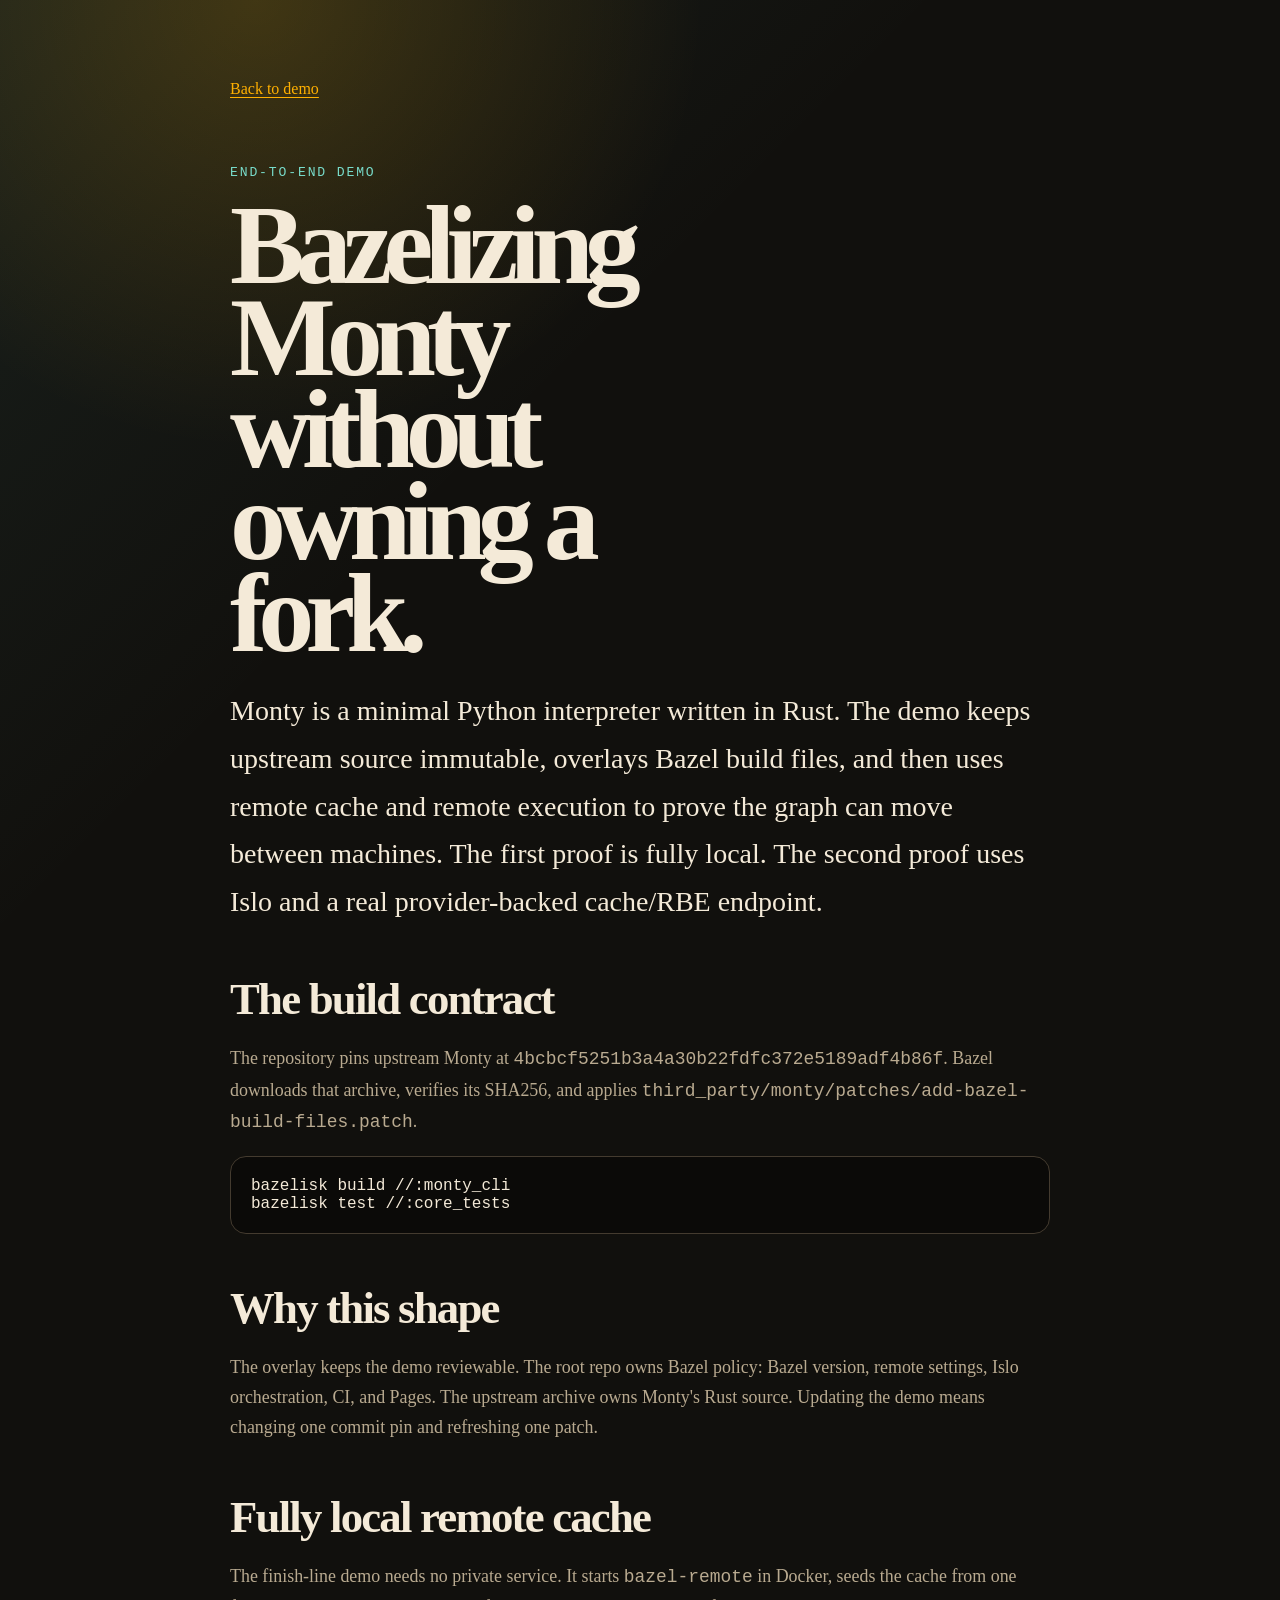
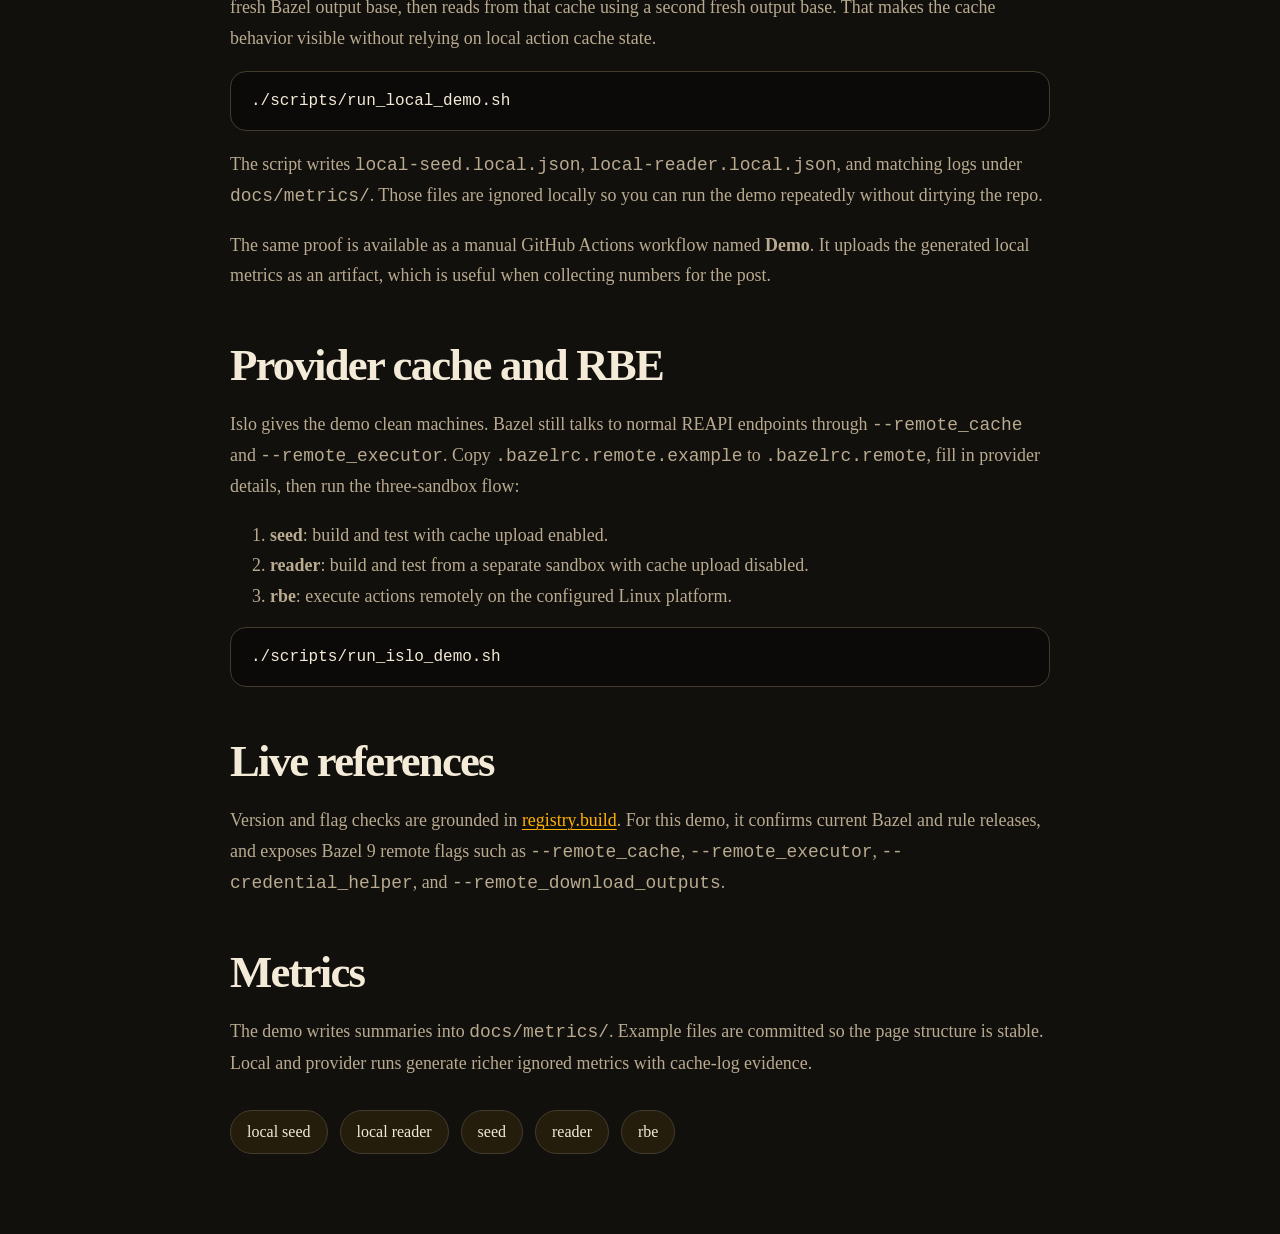
==== docs/blog/bazel-monty.html @ 0606a1f9 "Add runnable remote cache demo Provide a no-secrets local bazel-remote flow with metrics, document t" ====
<!doctype html>
<html lang="en">
  <head>
    <meta charset="utf-8" />
    <meta name="viewport" content="width=device-width, initial-scale=1" />
    <title>Bazel Monty: Remote Builds For A Rust Python Interpreter</title>
    <link rel="stylesheet" href="../style.css" />
  </head>
  <body>
    <main class="article">
      <nav><a href="../index.html">Back to demo</a></nav>
      <p class="kicker">End-to-end demo</p>
      <h1>Bazelizing Monty without owning a fork.</h1>
      <p class="lede">
        Monty is a minimal Python interpreter written in Rust. The demo keeps
        upstream source immutable, overlays Bazel build files, and then uses
        remote cache and remote execution to prove the graph can move between
        machines. The first proof is fully local. The second proof uses Islo and
        a real provider-backed cache/RBE endpoint.
      </p>

      <h2>The build contract</h2>
      <p>
        The repository pins upstream Monty at
        <code>4bcbcf5251b3a4a30b22fdfc372e5189adf4b86f</code>. Bazel downloads
        that archive, verifies its SHA256, and applies
        <code>third_party/monty/patches/add-bazel-build-files.patch</code>.
      </p>
      <pre><code>bazelisk build //:monty_cli
bazelisk test //:core_tests</code></pre>

      <h2>Why this shape</h2>
      <p>
        The overlay keeps the demo reviewable. The root repo owns Bazel policy:
        Bazel version, remote settings, Islo orchestration, CI, and Pages. The
        upstream archive owns Monty's Rust source. Updating the demo means
        changing one commit pin and refreshing one patch.
      </p>

      <h2>Fully local remote cache</h2>
      <p>
        The finish-line demo needs no private service. It starts
        <code>bazel-remote</code> in Docker, seeds the cache from one fresh Bazel
        output base, then reads from that cache using a second fresh output base.
        That makes the cache behavior visible without relying on local action
        cache state.
      </p>
      <pre><code>./scripts/run_local_demo.sh</code></pre>
      <p>
        The script writes <code>local-seed.local.json</code>,
        <code>local-reader.local.json</code>, and matching logs under
        <code>docs/metrics/</code>. Those files are ignored locally so you can
        run the demo repeatedly without dirtying the repo.
      </p>
      <p>
        The same proof is available as a manual GitHub Actions workflow named
        <strong>Demo</strong>. It uploads the generated local metrics as an
        artifact, which is useful when collecting numbers for the post.
      </p>

      <h2>Provider cache and RBE</h2>
      <p>
        Islo gives the demo clean machines. Bazel still talks to normal REAPI
        endpoints through <code>--remote_cache</code> and
        <code>--remote_executor</code>. Copy
        <code>.bazelrc.remote.example</code> to <code>.bazelrc.remote</code>,
        fill in provider details, then run the three-sandbox flow:
      </p>
      <ol>
        <li><strong>seed</strong>: build and test with cache upload enabled.</li>
        <li><strong>reader</strong>: build and test from a separate sandbox with cache upload disabled.</li>
        <li><strong>rbe</strong>: execute actions remotely on the configured Linux platform.</li>
      </ol>
      <pre><code>./scripts/run_islo_demo.sh</code></pre>

      <h2>Live references</h2>
      <p>
        Version and flag checks are grounded in
        <a href="https://registry.build/">registry.build</a>. For this demo, it
        confirms current Bazel and rule releases, and exposes Bazel 9 remote
        flags such as <code>--remote_cache</code>,
        <code>--remote_executor</code>, <code>--credential_helper</code>, and
        <code>--remote_download_outputs</code>.
      </p>

      <h2>Metrics</h2>
      <p>
        The demo writes summaries into <code>docs/metrics/</code>. Example files
        are committed so the page structure is stable. Local and provider runs
        generate richer ignored metrics with cache-log evidence.
      </p>
      <div class="metric-links">
        <a href="../metrics/local-seed.example.json">local seed</a>
        <a href="../metrics/local-reader.example.json">local reader</a>
        <a href="../metrics/seed.example.json">seed</a>
        <a href="../metrics/reader.example.json">reader</a>
        <a href="../metrics/rbe.example.json">rbe</a>
      </div>
    </main>
  </body>
</html>
---- docs/style.css ----
:root {
  color-scheme: dark;
  --bg: #11100d;
  --panel: #1c1a16;
  --ink: #f4ead8;
  --muted: #b9aa90;
  --line: #443b2f;
  --accent: #ffb000;
  --accent-2: #78dcca;
}

* {
  box-sizing: border-box;
}

body {
  margin: 0;
  min-height: 100vh;
  background:
    radial-gradient(circle at 20% 0%, rgba(255, 176, 0, 0.18), transparent 28rem),
    linear-gradient(135deg, rgba(120, 220, 202, 0.08), transparent 42rem),
    var(--bg);
  color: var(--ink);
  font-family: ui-serif, Georgia, Cambria, "Times New Roman", serif;
}

a {
  color: var(--accent);
  text-decoration-thickness: 0.08em;
  text-underline-offset: 0.18em;
}

code,
pre {
  font-family: "SFMono-Regular", Consolas, "Liberation Mono", monospace;
}

pre {
  overflow-x: auto;
  padding: 1.25rem;
  border: 1px solid var(--line);
  border-radius: 1rem;
  background: #0b0a08;
}

.shell,
.article {
  width: min(1120px, calc(100% - 2rem));
  margin: 0 auto;
  padding: 5rem 0;
}

.article {
  width: min(820px, calc(100% - 2rem));
}

.hero {
  min-height: 62vh;
  display: grid;
  align-content: center;
  border-bottom: 1px solid var(--line);
}

.kicker {
  margin: 0 0 1rem;
  color: var(--accent-2);
  font-family: "SFMono-Regular", Consolas, "Liberation Mono", monospace;
  font-size: 0.82rem;
  letter-spacing: 0.14em;
  text-transform: uppercase;
}

h1 {
  max-width: 12ch;
  margin: 0;
  font-size: clamp(4rem, 14vw, 10rem);
  line-height: 0.82;
  letter-spacing: -0.08em;
}

.article h1 {
  max-width: 10ch;
  font-size: clamp(3.5rem, 10vw, 7rem);
}

h2 {
  margin: 0 0 0.75rem;
  font-size: clamp(1.7rem, 4vw, 2.8rem);
  letter-spacing: -0.04em;
}

p,
li {
  color: var(--muted);
  font-size: 1.12rem;
  line-height: 1.7;
}

.lede {
  max-width: 68ch;
  color: var(--ink);
  font-size: clamp(1.25rem, 2.5vw, 1.75rem);
}

.actions,
.metric-links {
  display: flex;
  flex-wrap: wrap;
  gap: 0.75rem;
  margin-top: 2rem;
}

.actions a,
.metric-links a {
  padding: 0.75rem 1rem;
  border: 1px solid var(--line);
  border-radius: 999px;
  background: rgba(255, 176, 0, 0.08);
  color: var(--ink);
  text-decoration: none;
}

.panel {
  margin: 2rem 0;
  padding: 2rem;
  border: 1px solid var(--line);
  border-radius: 1.5rem;
  background: color-mix(in srgb, var(--panel) 82%, transparent);
}

.grid {
  display: grid;
  grid-template-columns: repeat(3, minmax(0, 1fr));
  gap: 1rem;
}

.number {
  display: block;
  margin-bottom: 2rem;
  color: var(--accent);
  font-family: "SFMono-Regular", Consolas, "Liberation Mono", monospace;
}

nav {
  margin-bottom: 4rem;
}

.article h2 {
  margin-top: 3rem;
}

@media (max-width: 760px) {
  .grid {
    grid-template-columns: 1fr;
  }
}
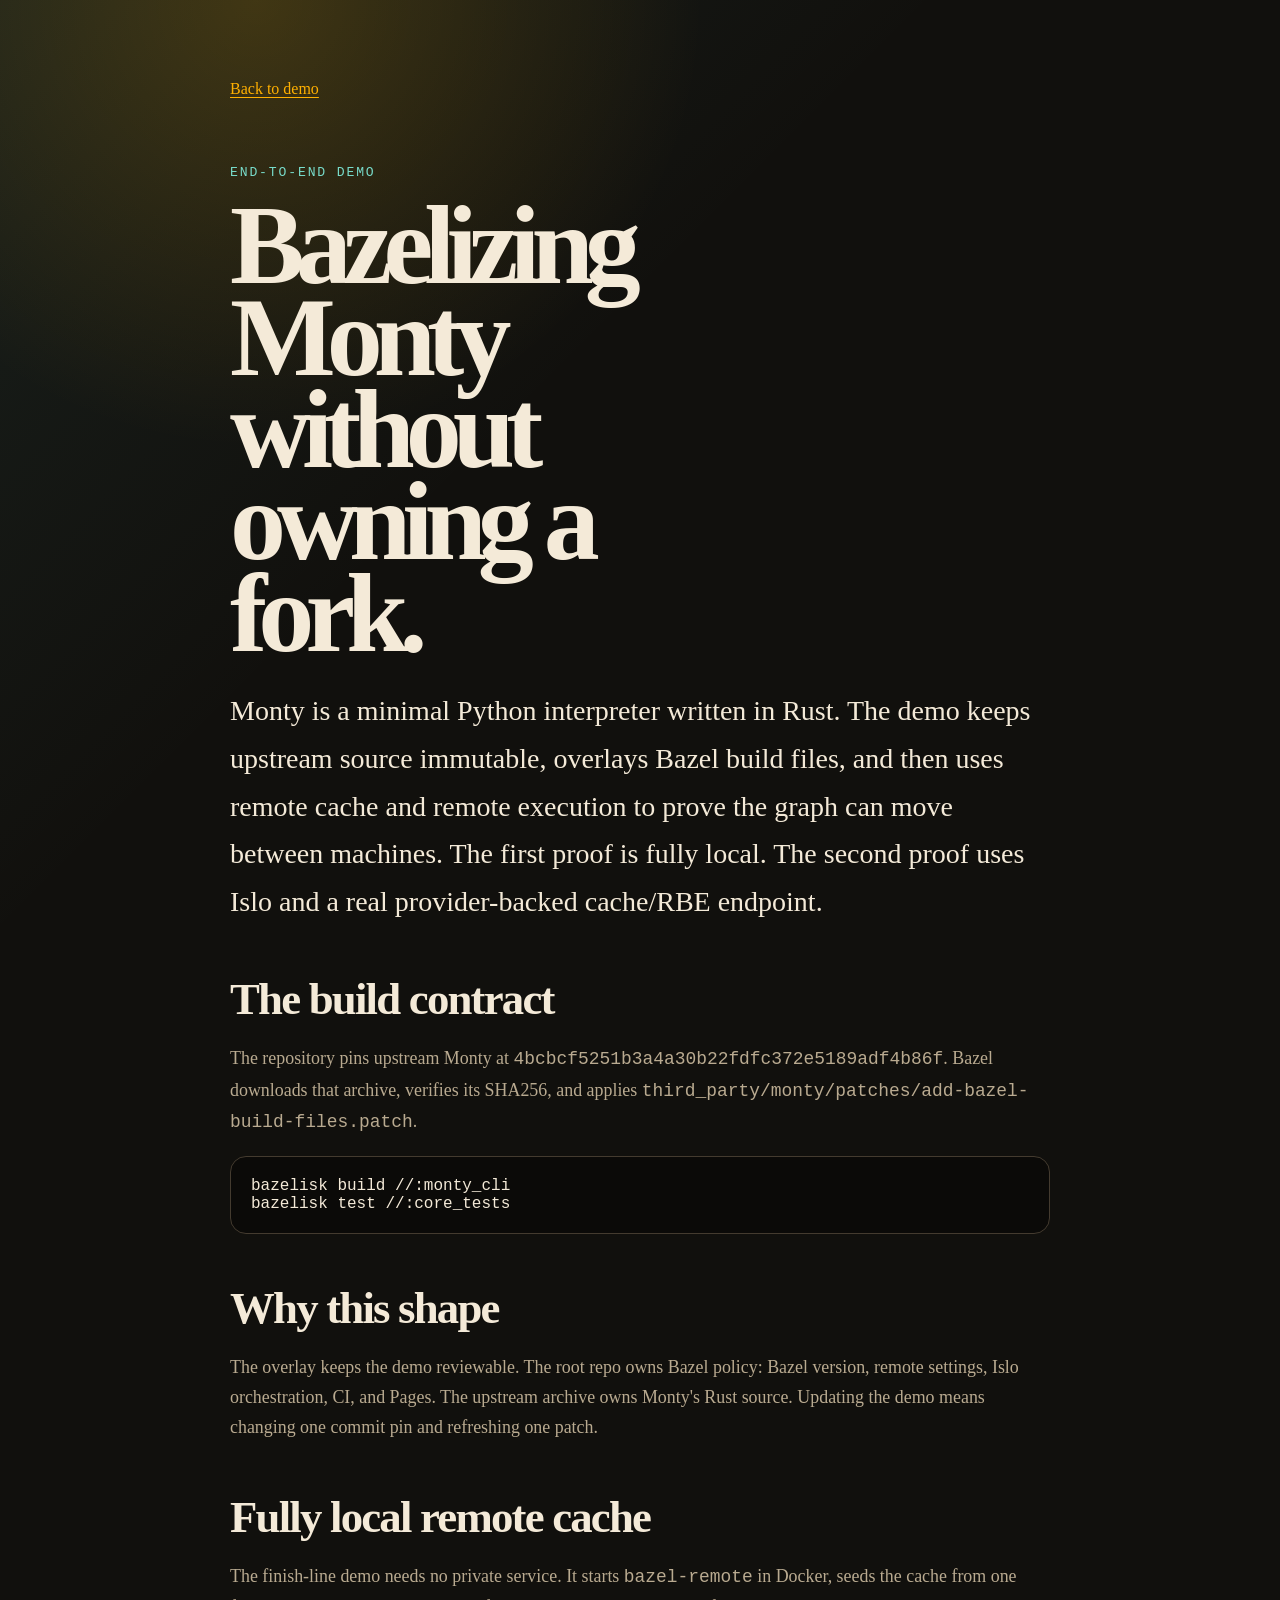
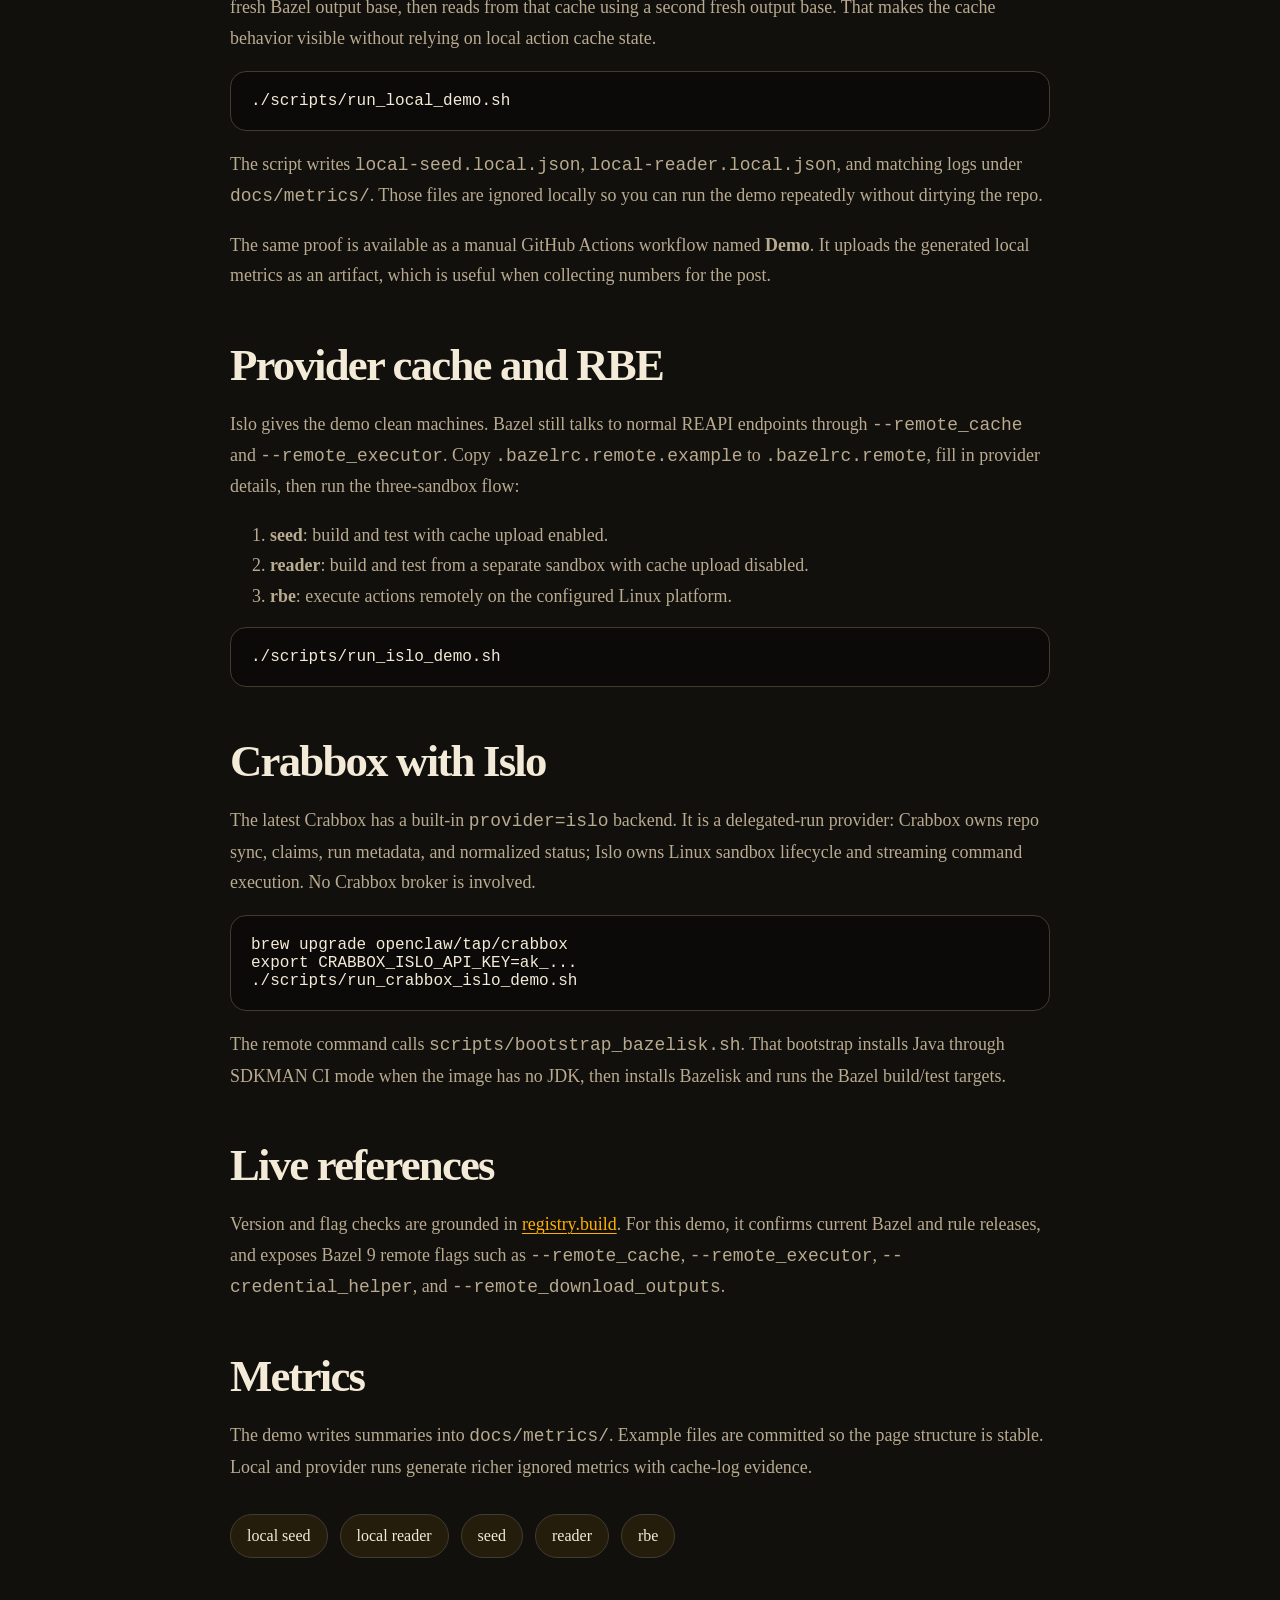
==== commit 211e6d4d: "Add Crabbox Islo demo path Wire latest Crabbox provider=islo flow, SDKMAN-backed Java bootstrap, and" ====
--- a/docs/blog/bazel-monty.html
+++ b/docs/blog/bazel-monty.html
@@ -73,6 +73,22 @@
       </ol>
       <pre><code>./scripts/run_islo_demo.sh</code></pre>
 
+      <h2>Crabbox with Islo</h2>
+      <p>
+        The latest Crabbox has a built-in <code>provider=islo</code> backend.
+        It is a delegated-run provider: Crabbox owns repo sync, claims, run
+        metadata, and normalized status; Islo owns Linux sandbox lifecycle and
+        streaming command execution. No Crabbox broker is involved.
+      </p>
+      <pre><code>brew upgrade openclaw/tap/crabbox
+export CRABBOX_ISLO_API_KEY=ak_...
+./scripts/run_crabbox_islo_demo.sh</code></pre>
+      <p>
+        The remote command calls <code>scripts/bootstrap_bazelisk.sh</code>.
+        That bootstrap installs Java through SDKMAN CI mode when the image has
+        no JDK, then installs Bazelisk and runs the Bazel build/test targets.
+      </p>
+
       <h2>Live references</h2>
       <p>
         Version and flag checks are grounded in
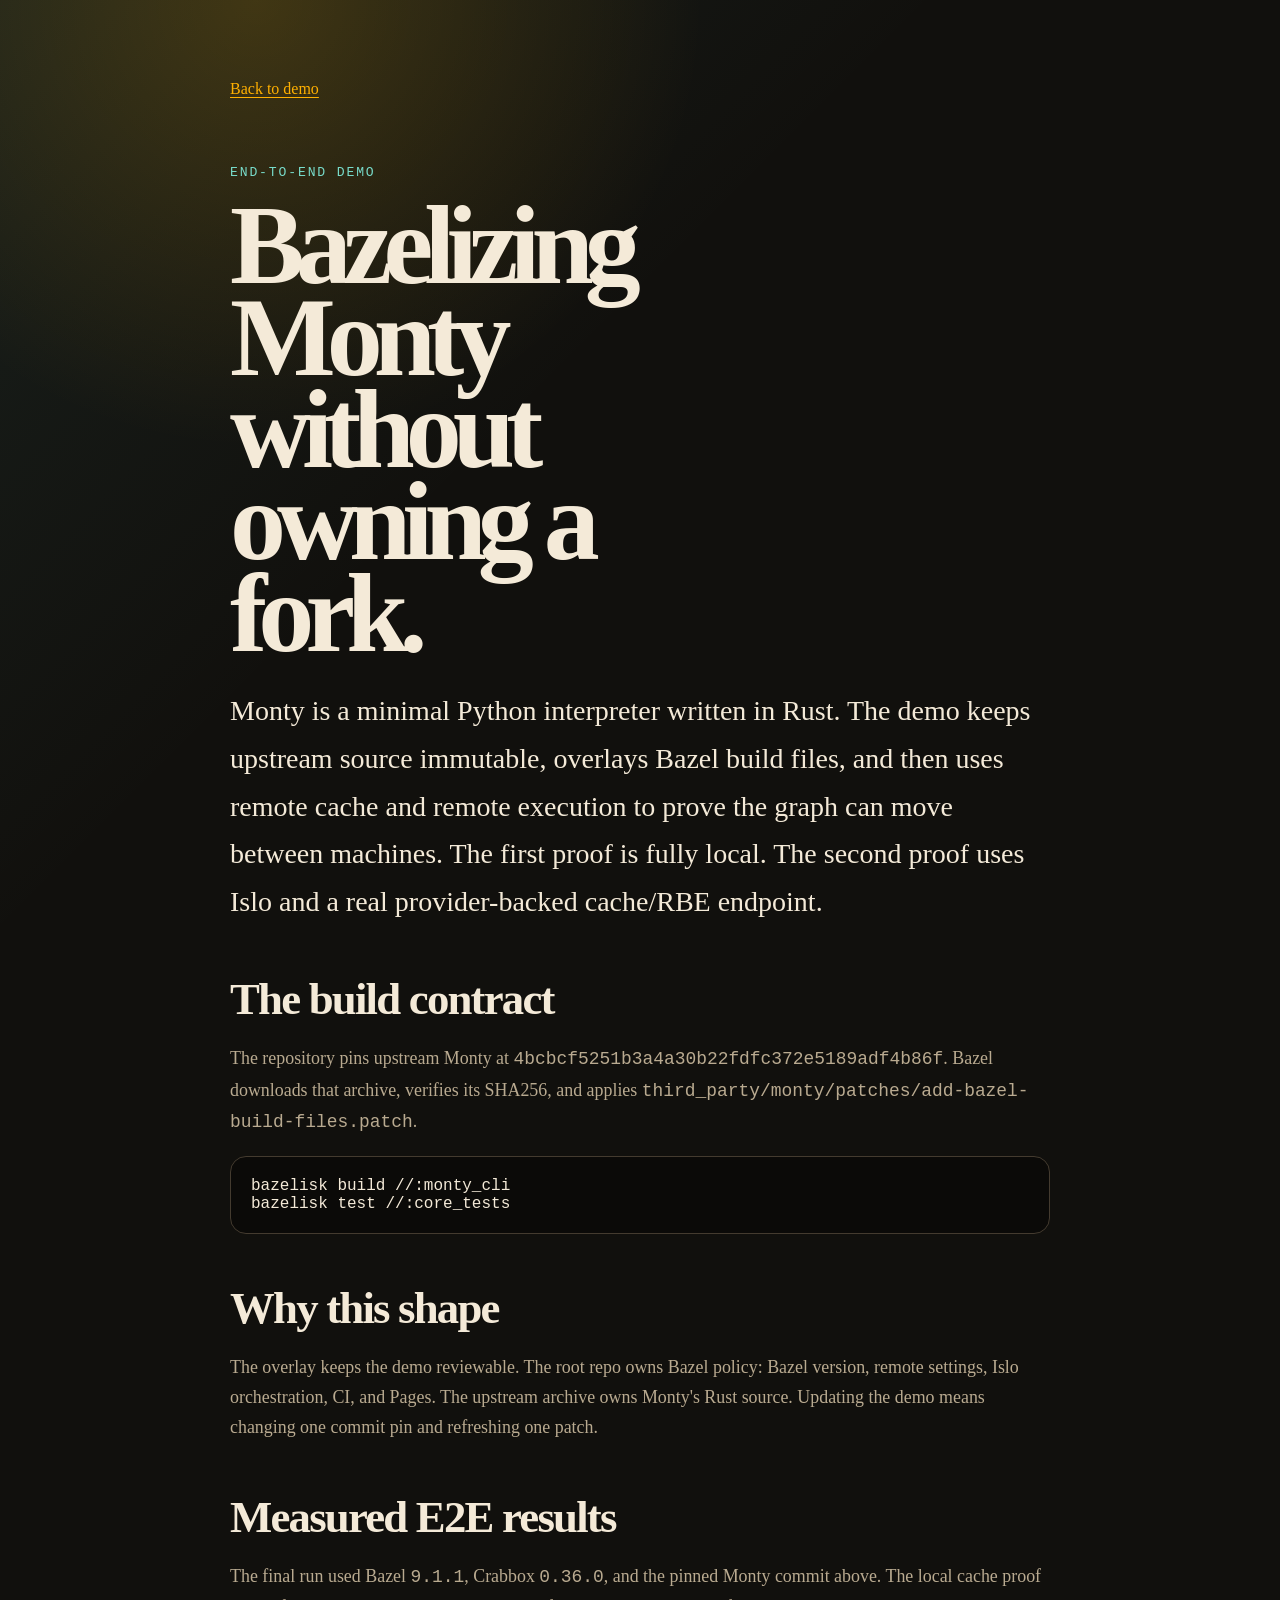
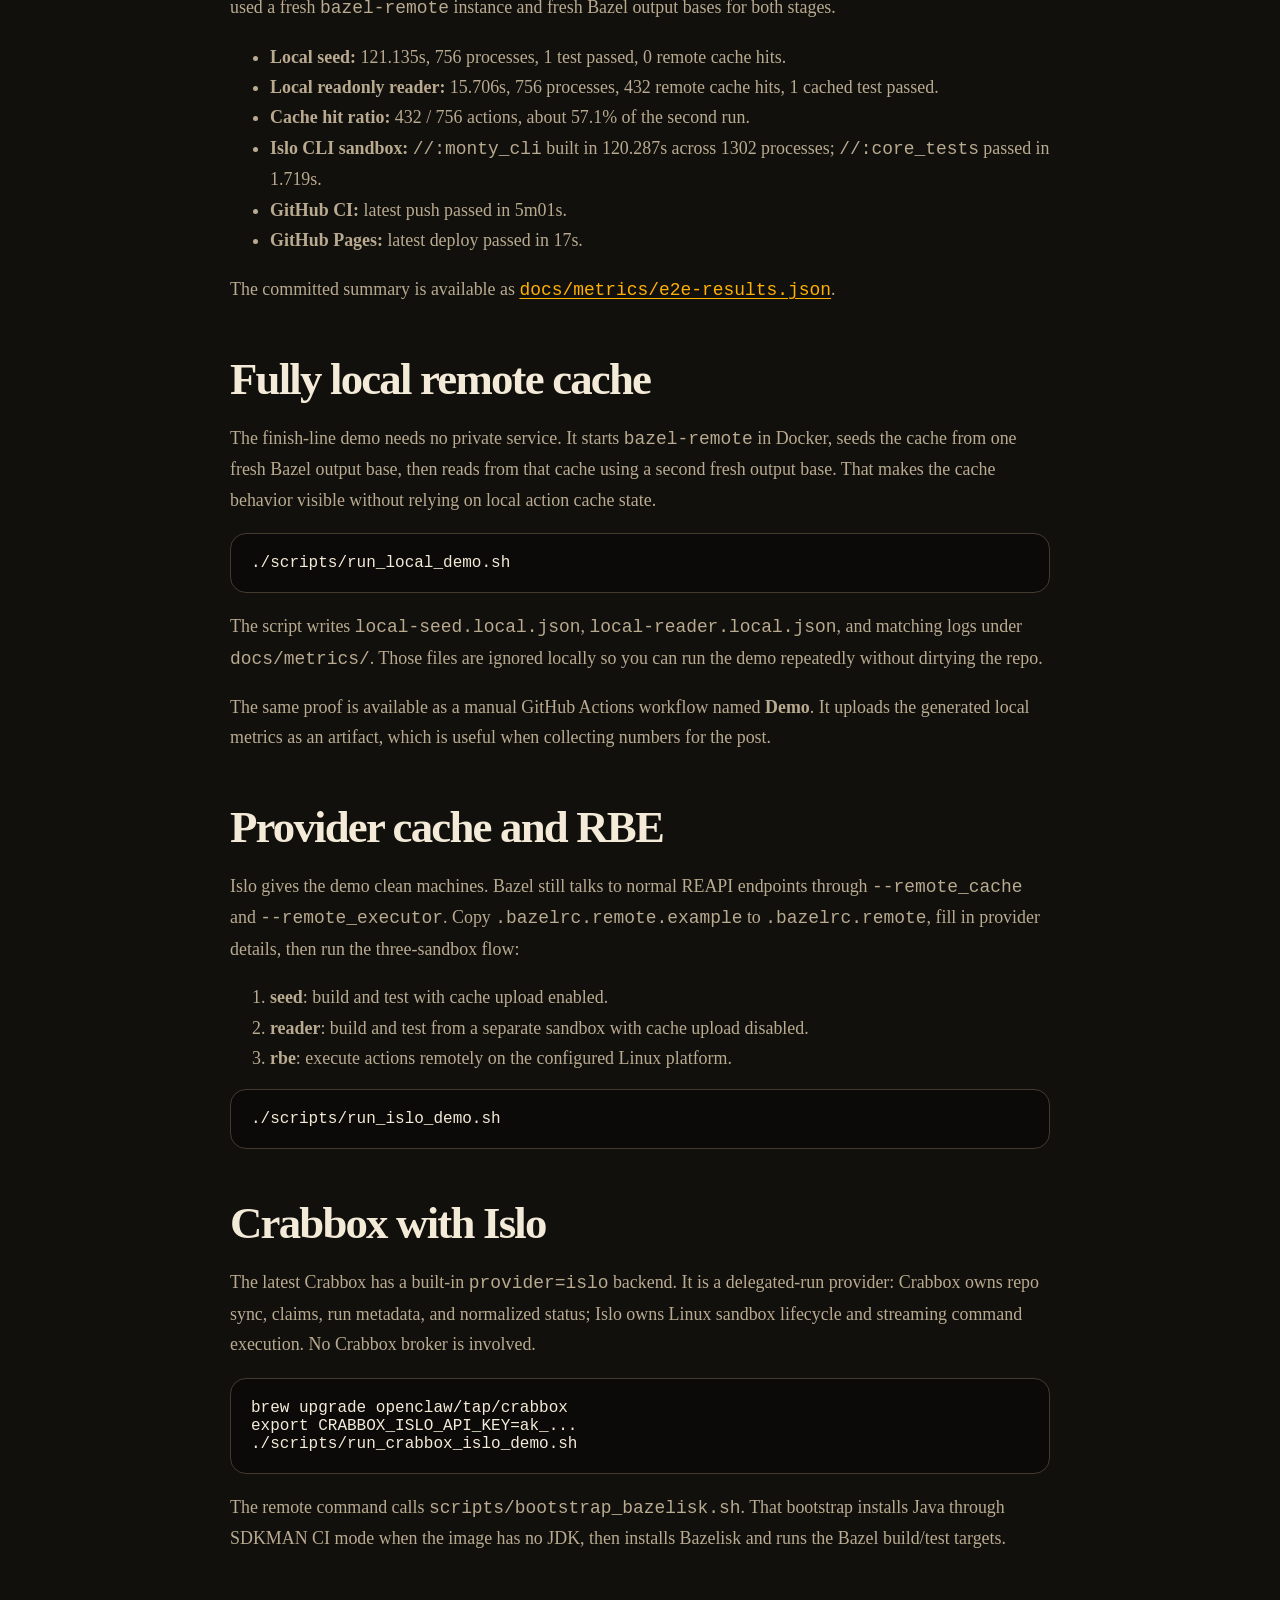
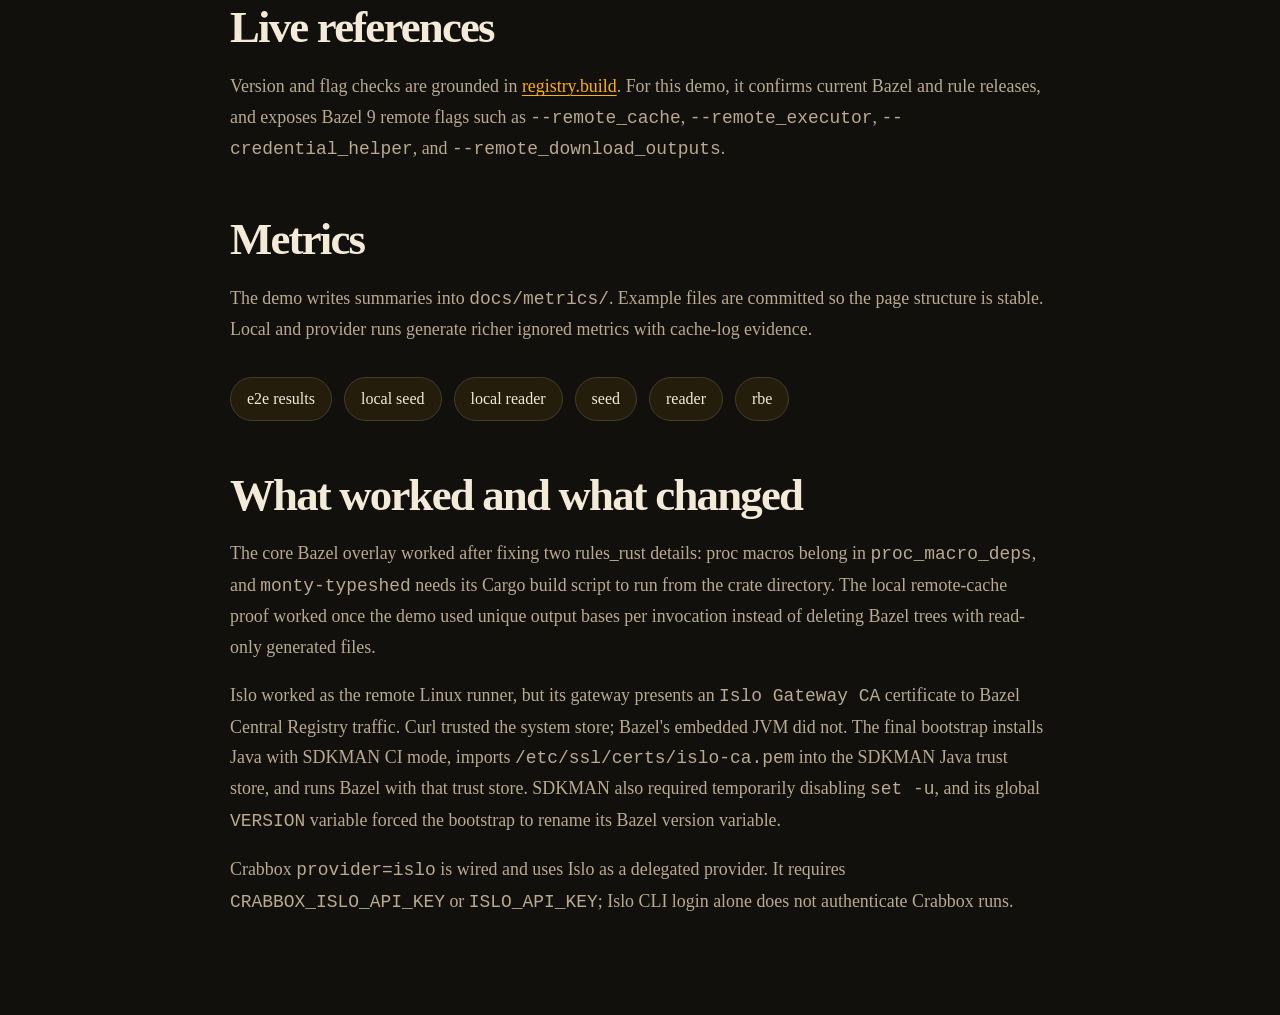
==== commit 7f6ab1e5: "Publish E2E demo results Document measured cache, Islo, CI, and Pages timings along with the fixes n" ====
--- a/docs/blog/bazel-monty.html
+++ b/docs/blog/bazel-monty.html
@@ -35,6 +35,26 @@
         Bazel version, remote settings, Islo orchestration, CI, and Pages. The
         upstream archive owns Monty's Rust source. Updating the demo means
         changing one commit pin and refreshing one patch.
+      </p>
+
+      <h2>Measured E2E results</h2>
+      <p>
+        The final run used Bazel <code>9.1.1</code>, Crabbox <code>0.36.0</code>,
+        and the pinned Monty commit above. The local cache proof used a fresh
+        <code>bazel-remote</code> instance and fresh Bazel output bases for both
+        stages.
+      </p>
+      <ul>
+        <li><strong>Local seed:</strong> 121.135s, 756 processes, 1 test passed, 0 remote cache hits.</li>
+        <li><strong>Local readonly reader:</strong> 15.706s, 756 processes, 432 remote cache hits, 1 cached test passed.</li>
+        <li><strong>Cache hit ratio:</strong> 432 / 756 actions, about 57.1% of the second run.</li>
+        <li><strong>Islo CLI sandbox:</strong> <code>//:monty_cli</code> built in 120.287s across 1302 processes; <code>//:core_tests</code> passed in 1.719s.</li>
+        <li><strong>GitHub CI:</strong> latest push passed in 5m01s.</li>
+        <li><strong>GitHub Pages:</strong> latest deploy passed in 17s.</li>
+      </ul>
+      <p>
+        The committed summary is available as
+        <a href="../metrics/e2e-results.json"><code>docs/metrics/e2e-results.json</code></a>.
       </p>
 
       <h2>Fully local remote cache</h2>
@@ -106,12 +126,39 @@
         generate richer ignored metrics with cache-log evidence.
       </p>
       <div class="metric-links">
+        <a href="../metrics/e2e-results.json">e2e results</a>
         <a href="../metrics/local-seed.example.json">local seed</a>
         <a href="../metrics/local-reader.example.json">local reader</a>
         <a href="../metrics/seed.example.json">seed</a>
         <a href="../metrics/reader.example.json">reader</a>
         <a href="../metrics/rbe.example.json">rbe</a>
       </div>
+
+      <h2>What worked and what changed</h2>
+      <p>
+        The core Bazel overlay worked after fixing two rules_rust details:
+        proc macros belong in <code>proc_macro_deps</code>, and
+        <code>monty-typeshed</code> needs its Cargo build script to run from the
+        crate directory. The local remote-cache proof worked once the demo used
+        unique output bases per invocation instead of deleting Bazel trees with
+        read-only generated files.
+      </p>
+      <p>
+        Islo worked as the remote Linux runner, but its gateway presents an
+        <code>Islo Gateway CA</code> certificate to Bazel Central Registry
+        traffic. Curl trusted the system store; Bazel's embedded JVM did not.
+        The final bootstrap installs Java with SDKMAN CI mode, imports
+        <code>/etc/ssl/certs/islo-ca.pem</code> into the SDKMAN Java trust store,
+        and runs Bazel with that trust store. SDKMAN also required temporarily
+        disabling <code>set -u</code>, and its global <code>VERSION</code>
+        variable forced the bootstrap to rename its Bazel version variable.
+      </p>
+      <p>
+        Crabbox <code>provider=islo</code> is wired and uses Islo as a delegated
+        provider. It requires <code>CRABBOX_ISLO_API_KEY</code> or
+        <code>ISLO_API_KEY</code>; Islo CLI login alone does not authenticate
+        Crabbox runs.
+      </p>
     </main>
   </body>
 </html>
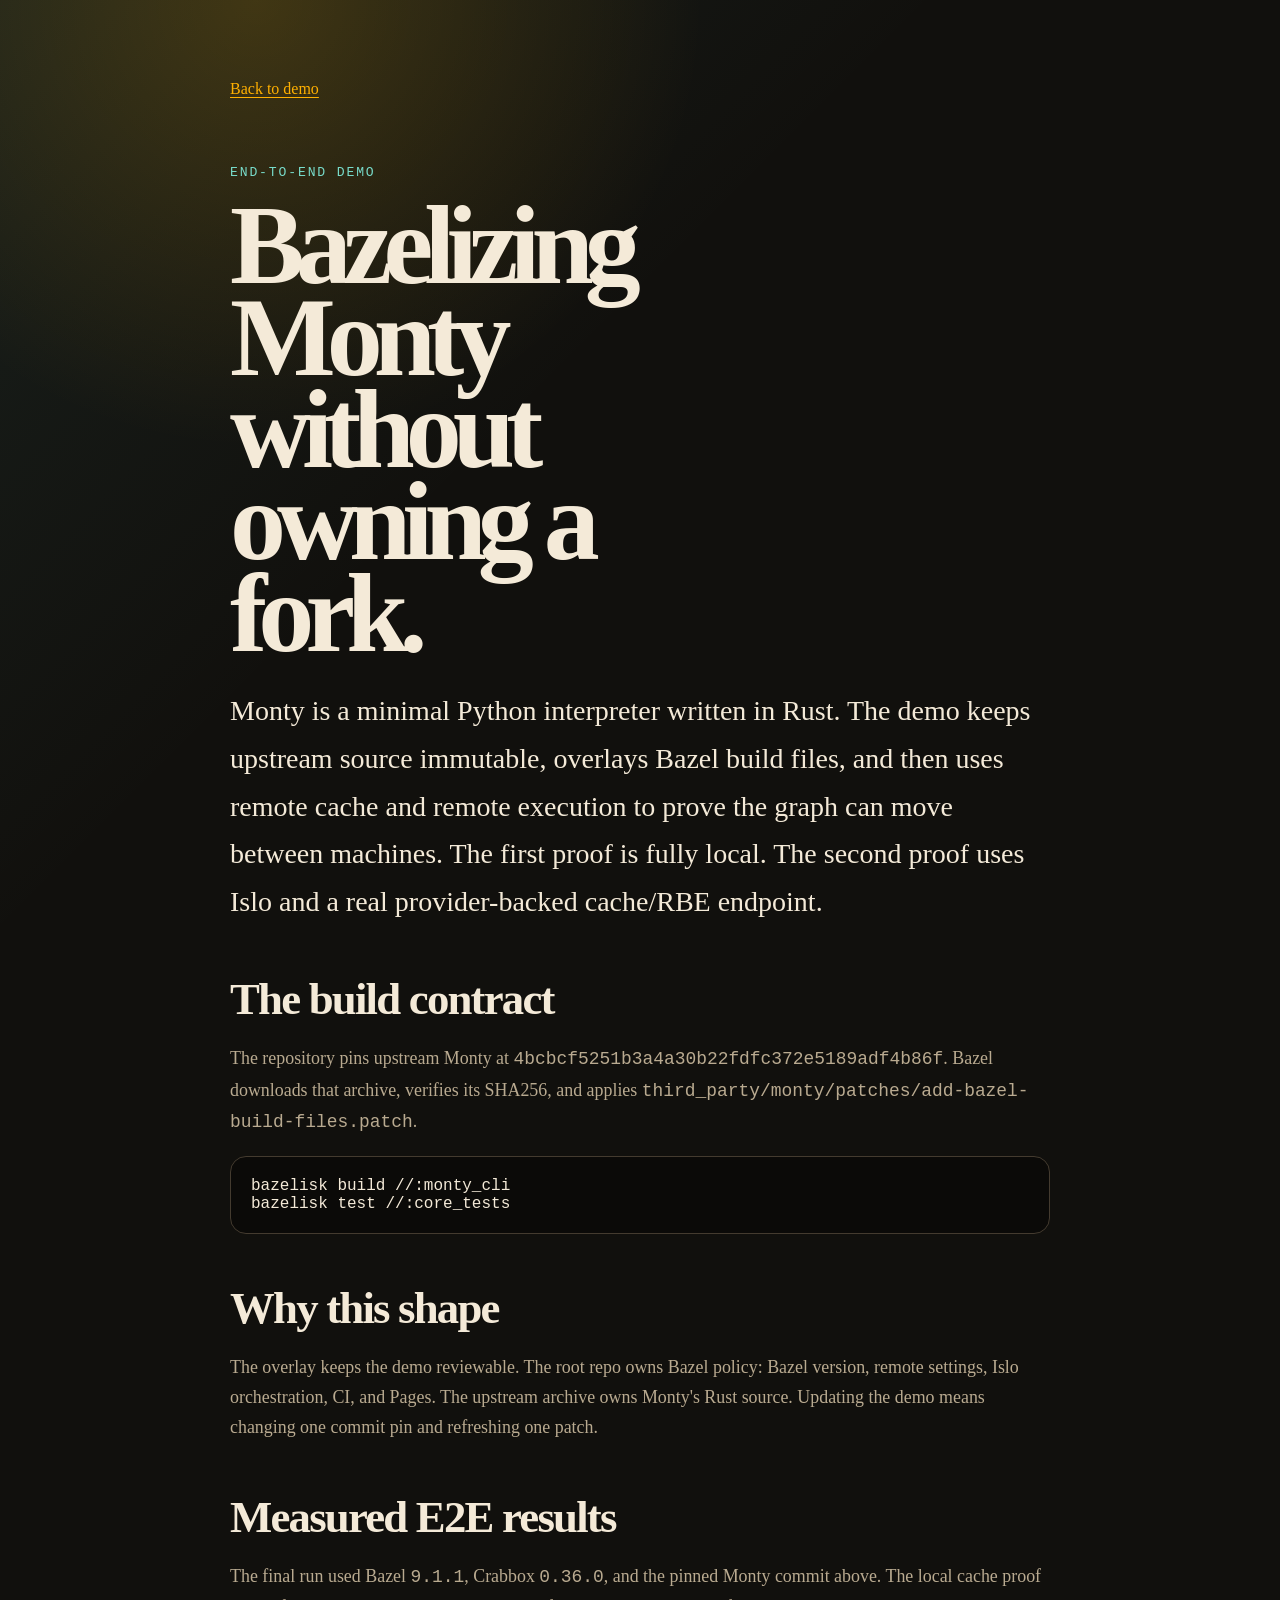
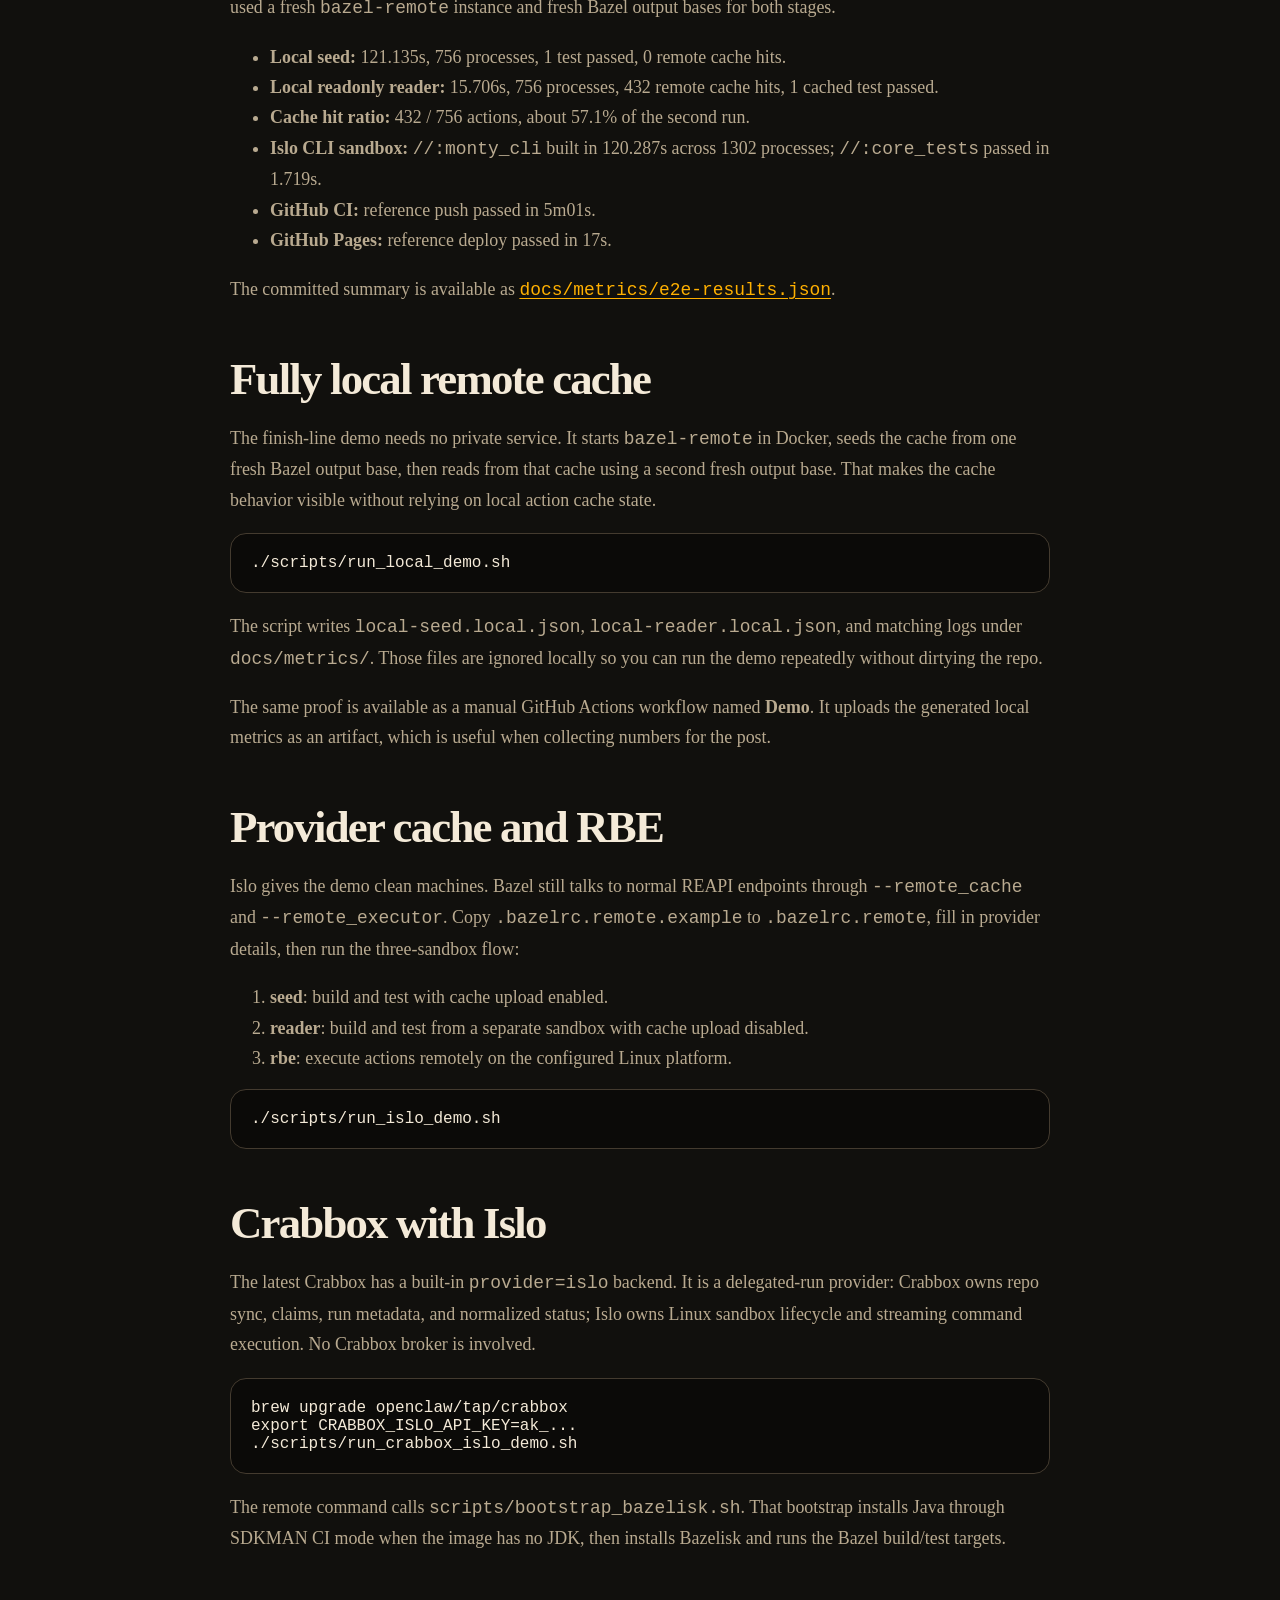
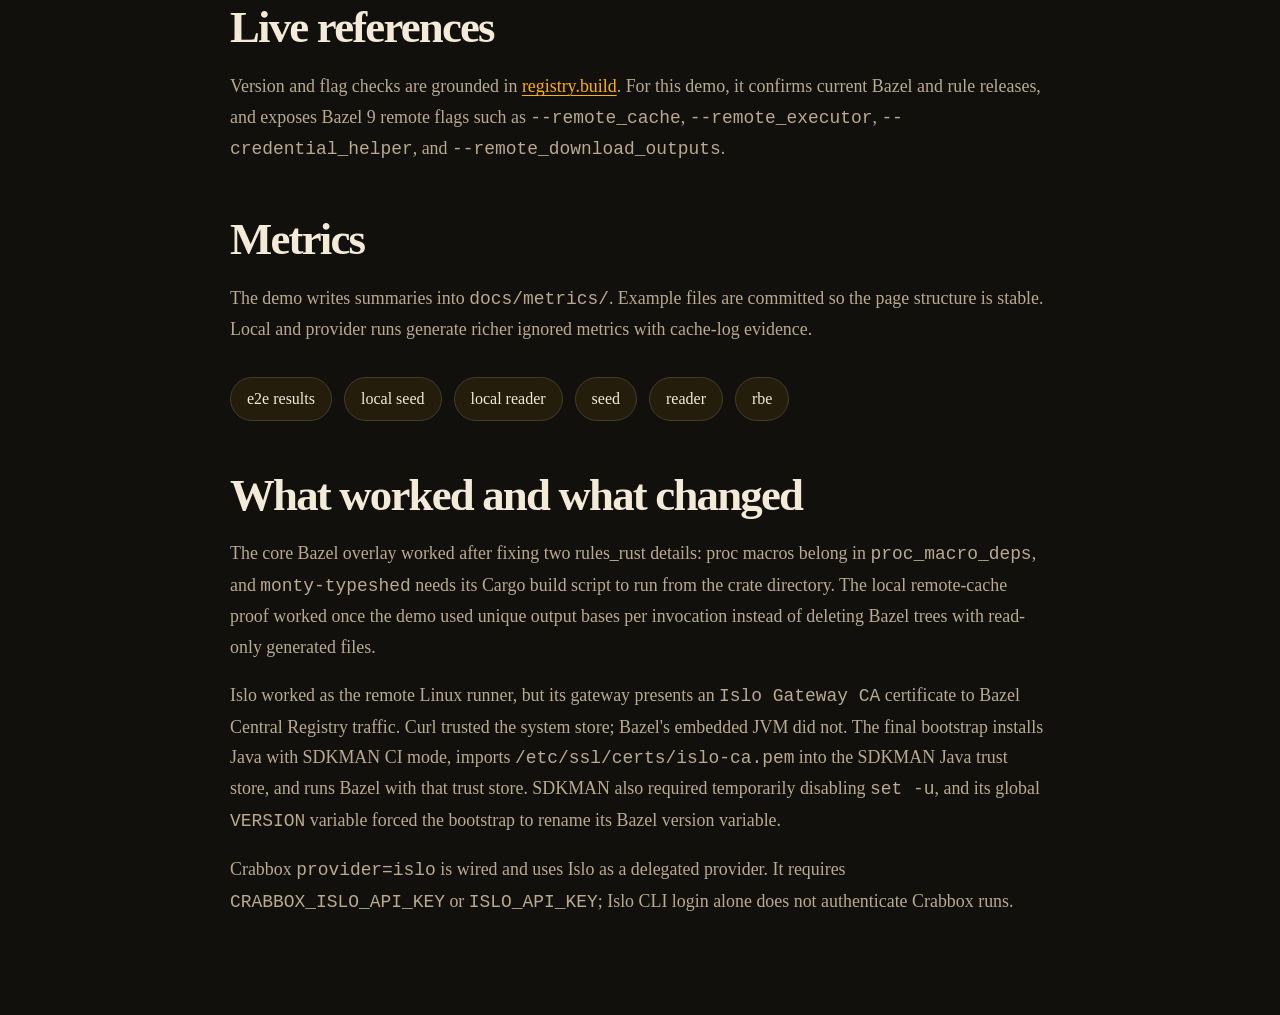
==== commit 9a2769c4: "Clarify reference E2E timings Label CI and Pages timings as reference measurements so the published " ====
--- a/docs/blog/bazel-monty.html
+++ b/docs/blog/bazel-monty.html
@@ -49,8 +49,8 @@
         <li><strong>Local readonly reader:</strong> 15.706s, 756 processes, 432 remote cache hits, 1 cached test passed.</li>
         <li><strong>Cache hit ratio:</strong> 432 / 756 actions, about 57.1% of the second run.</li>
         <li><strong>Islo CLI sandbox:</strong> <code>//:monty_cli</code> built in 120.287s across 1302 processes; <code>//:core_tests</code> passed in 1.719s.</li>
-        <li><strong>GitHub CI:</strong> latest push passed in 5m01s.</li>
-        <li><strong>GitHub Pages:</strong> latest deploy passed in 17s.</li>
+        <li><strong>GitHub CI:</strong> reference push passed in 5m01s.</li>
+        <li><strong>GitHub Pages:</strong> reference deploy passed in 17s.</li>
       </ul>
       <p>
         The committed summary is available as
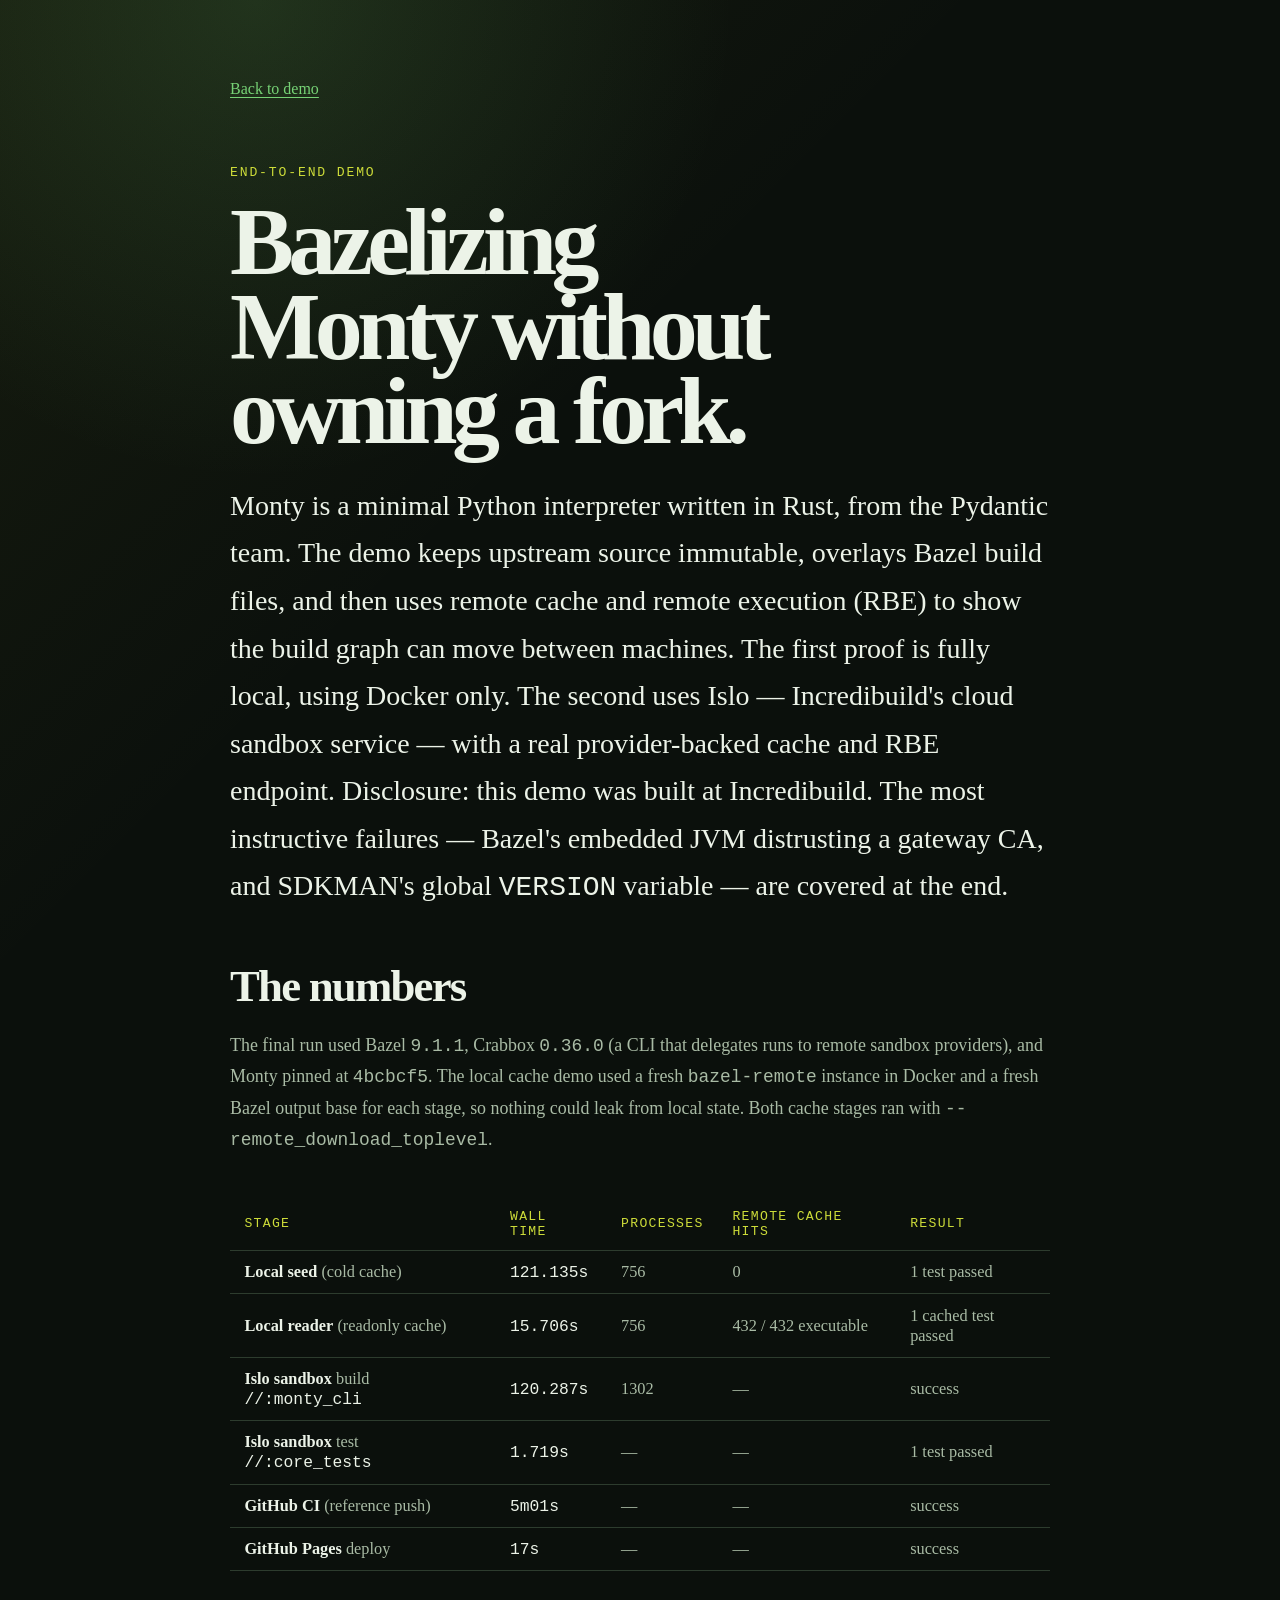
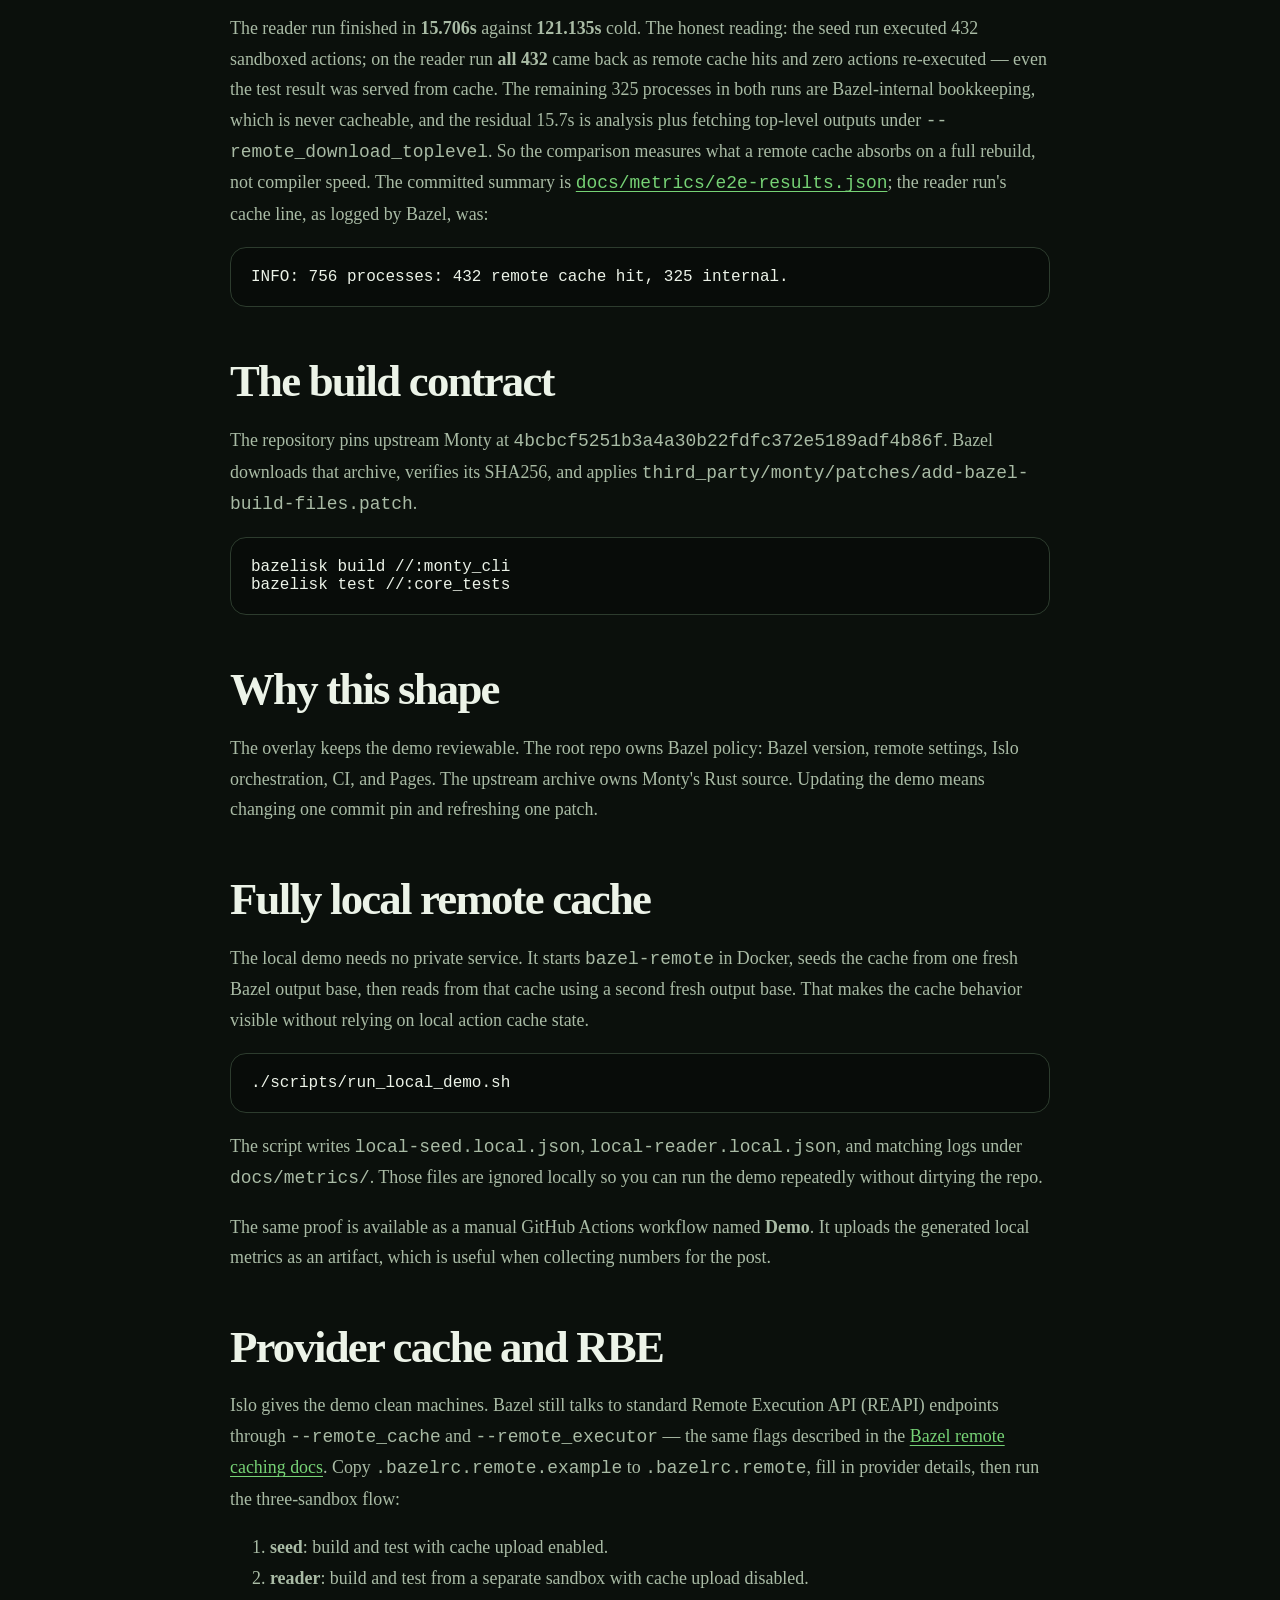
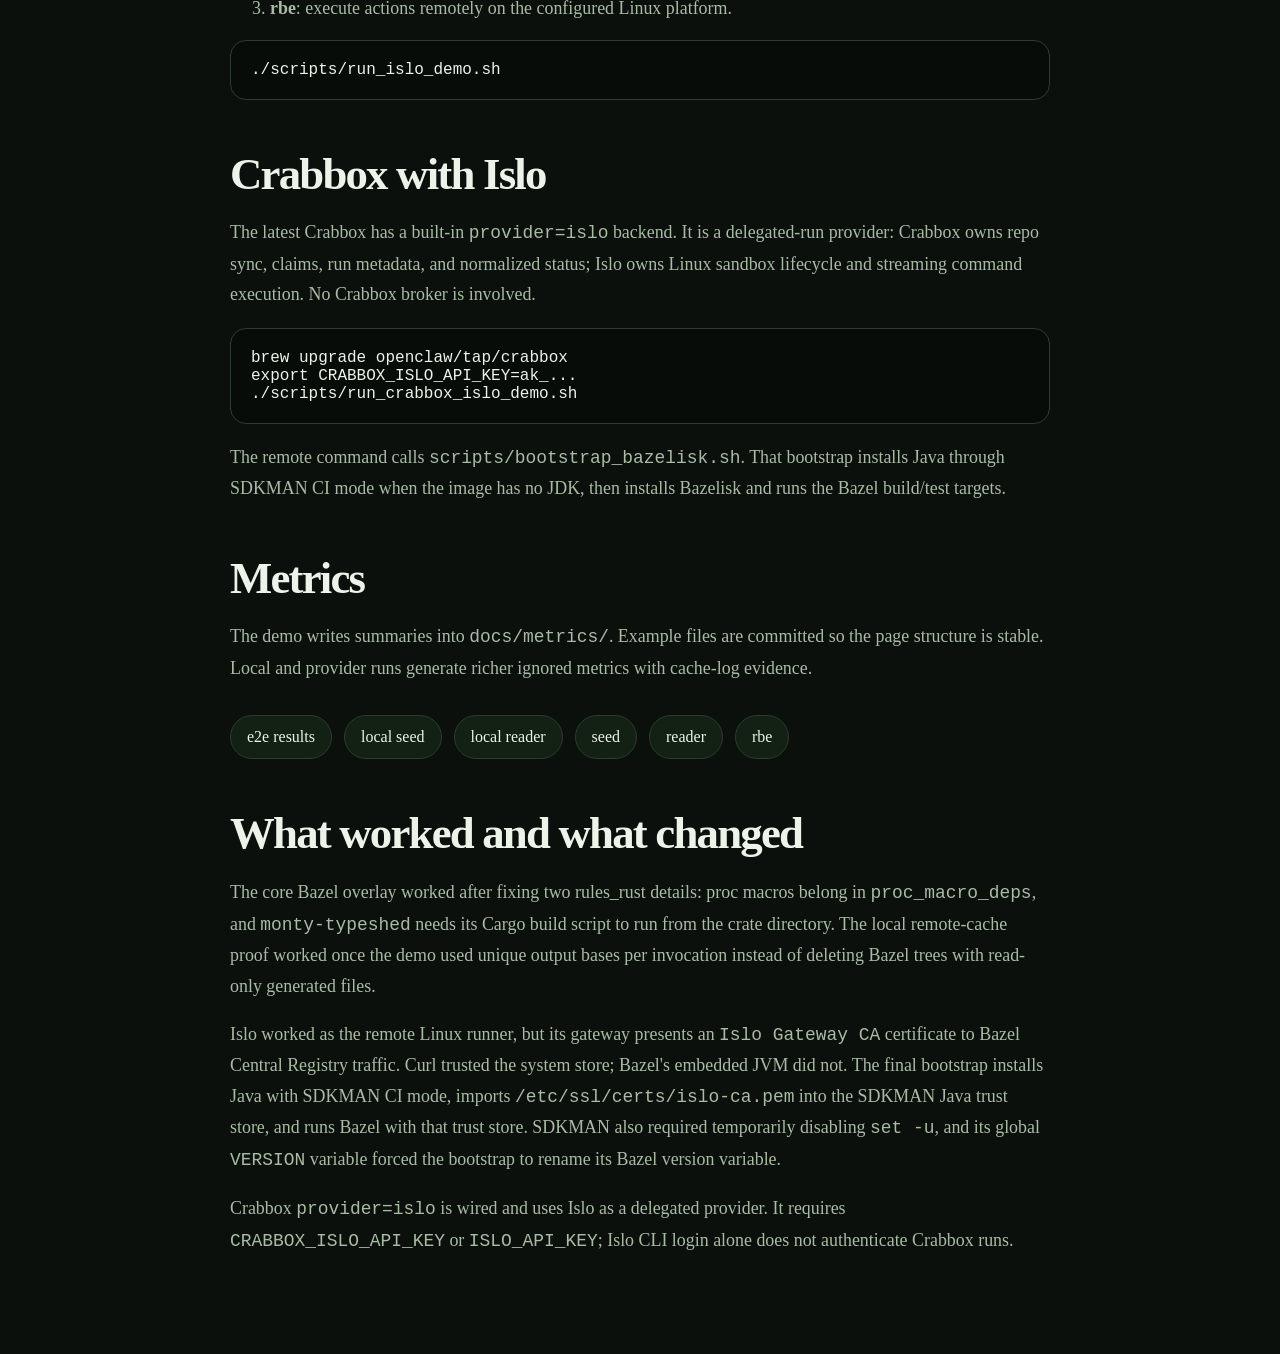
==== commit 7d3ce21d: "Make Pages HN-ready with verified E2E numbers Numbers-first landing page and write-up in a Bazel-gre" ====
--- a/docs/blog/bazel-monty.html
+++ b/docs/blog/bazel-monty.html
@@ -4,6 +4,10 @@
     <meta charset="utf-8" />
     <meta name="viewport" content="width=device-width, initial-scale=1" />
     <title>Bazel Monty: Remote Builds For A Rust Python Interpreter</title>
+    <meta
+      name="description"
+      content="Bazelizing pydantic/monty without owning a fork: measured E2E numbers for local remote cache (121.1s cold, 15.7s fully cached, all 432 executable actions from cache), Islo sandbox builds, and RBE wiring."
+    />
     <link rel="stylesheet" href="../style.css" />
   </head>
   <body>
@@ -12,12 +16,99 @@
       <p class="kicker">End-to-end demo</p>
       <h1>Bazelizing Monty without owning a fork.</h1>
       <p class="lede">
-        Monty is a minimal Python interpreter written in Rust. The demo keeps
-        upstream source immutable, overlays Bazel build files, and then uses
-        remote cache and remote execution to prove the graph can move between
-        machines. The first proof is fully local. The second proof uses Islo and
-        a real provider-backed cache/RBE endpoint.
-      </p>
+        Monty is a minimal Python interpreter written in Rust, from the
+        Pydantic team. The demo keeps upstream source immutable, overlays Bazel
+        build files, and then uses remote cache and remote execution (RBE) to
+        show the build graph can move between machines. The first proof is
+        fully local, using Docker only. The second uses Islo — Incredibuild's
+        cloud sandbox service — with a real provider-backed cache and RBE
+        endpoint. Disclosure: this demo was built at Incredibuild. The most
+        instructive failures — Bazel's embedded JVM distrusting a gateway CA,
+        and SDKMAN's global <code>VERSION</code> variable — are covered at the
+        end.
+      </p>
+
+      <h2>The numbers</h2>
+      <p>
+        The final run used Bazel <code>9.1.1</code>, Crabbox <code>0.36.0</code>
+        (a CLI that delegates runs to remote sandbox providers), and Monty
+        pinned at <code>4bcbcf5</code>. The local cache demo used a fresh
+        <code>bazel-remote</code> instance in Docker and a fresh Bazel output
+        base for each stage, so nothing could leak from local state. Both cache
+        stages ran with <code>--remote_download_toplevel</code>.
+      </p>
+      <div class="table-scroll">
+        <table class="results-table">
+          <thead>
+            <tr>
+              <th>Stage</th>
+              <th>Wall time</th>
+              <th>Processes</th>
+              <th>Remote cache hits</th>
+              <th>Result</th>
+            </tr>
+          </thead>
+          <tbody>
+            <tr>
+              <td><b>Local seed</b> (cold cache)</td>
+              <td><code>121.135s</code></td>
+              <td>756</td>
+              <td>0</td>
+              <td>1 test passed</td>
+            </tr>
+            <tr>
+              <td><b>Local reader</b> (readonly cache)</td>
+              <td><code>15.706s</code></td>
+              <td>756</td>
+              <td>432 / 432 executable</td>
+              <td>1 cached test passed</td>
+            </tr>
+            <tr>
+              <td><b>Islo sandbox</b> build <code>//:monty_cli</code></td>
+              <td><code>120.287s</code></td>
+              <td>1302</td>
+              <td>—</td>
+              <td>success</td>
+            </tr>
+            <tr>
+              <td><b>Islo sandbox</b> test <code>//:core_tests</code></td>
+              <td><code>1.719s</code></td>
+              <td>—</td>
+              <td>—</td>
+              <td>1 test passed</td>
+            </tr>
+            <tr>
+              <td><b>GitHub CI</b> (reference push)</td>
+              <td><code>5m01s</code></td>
+              <td>—</td>
+              <td>—</td>
+              <td>success</td>
+            </tr>
+            <tr>
+              <td><b>GitHub Pages</b> deploy</td>
+              <td><code>17s</code></td>
+              <td>—</td>
+              <td>—</td>
+              <td>success</td>
+            </tr>
+          </tbody>
+        </table>
+      </div>
+      <p>
+        The reader run finished in <strong>15.706s</strong> against
+        <strong>121.135s</strong> cold. The honest reading: the seed run
+        executed 432 sandboxed actions; on the reader run <strong>all 432</strong>
+        came back as remote cache hits and zero actions re-executed — even the
+        test result was served from cache. The remaining 325 processes in both
+        runs are Bazel-internal bookkeeping, which is never cacheable, and the
+        residual 15.7s is analysis plus fetching top-level outputs under
+        <code>--remote_download_toplevel</code>. So the comparison measures
+        what a remote cache absorbs on a full rebuild, not compiler speed. The
+        committed summary is
+        <a href="../metrics/e2e-results.json"><code>docs/metrics/e2e-results.json</code></a>;
+        the reader run's cache line, as logged by Bazel, was:
+      </p>
+      <pre><code>INFO: 756 processes: 432 remote cache hit, 325 internal.</code></pre>
 
       <h2>The build contract</h2>
       <p>
@@ -37,29 +128,9 @@
         changing one commit pin and refreshing one patch.
       </p>
 
-      <h2>Measured E2E results</h2>
-      <p>
-        The final run used Bazel <code>9.1.1</code>, Crabbox <code>0.36.0</code>,
-        and the pinned Monty commit above. The local cache proof used a fresh
-        <code>bazel-remote</code> instance and fresh Bazel output bases for both
-        stages.
-      </p>
-      <ul>
-        <li><strong>Local seed:</strong> 121.135s, 756 processes, 1 test passed, 0 remote cache hits.</li>
-        <li><strong>Local readonly reader:</strong> 15.706s, 756 processes, 432 remote cache hits, 1 cached test passed.</li>
-        <li><strong>Cache hit ratio:</strong> 432 / 756 actions, about 57.1% of the second run.</li>
-        <li><strong>Islo CLI sandbox:</strong> <code>//:monty_cli</code> built in 120.287s across 1302 processes; <code>//:core_tests</code> passed in 1.719s.</li>
-        <li><strong>GitHub CI:</strong> reference push passed in 5m01s.</li>
-        <li><strong>GitHub Pages:</strong> reference deploy passed in 17s.</li>
-      </ul>
-      <p>
-        The committed summary is available as
-        <a href="../metrics/e2e-results.json"><code>docs/metrics/e2e-results.json</code></a>.
-      </p>
-
       <h2>Fully local remote cache</h2>
       <p>
-        The finish-line demo needs no private service. It starts
+        The local demo needs no private service. It starts
         <code>bazel-remote</code> in Docker, seeds the cache from one fresh Bazel
         output base, then reads from that cache using a second fresh output base.
         That makes the cache behavior visible without relying on local action
@@ -80,9 +151,12 @@
 
       <h2>Provider cache and RBE</h2>
       <p>
-        Islo gives the demo clean machines. Bazel still talks to normal REAPI
-        endpoints through <code>--remote_cache</code> and
-        <code>--remote_executor</code>. Copy
+        Islo gives the demo clean machines. Bazel still talks to standard
+        Remote Execution API (REAPI) endpoints through
+        <code>--remote_cache</code> and <code>--remote_executor</code> — the
+        same flags described in the
+        <a href="https://bazel.build/remote/caching">Bazel remote caching docs</a>.
+        Copy
         <code>.bazelrc.remote.example</code> to <code>.bazelrc.remote</code>,
         fill in provider details, then run the three-sandbox flow:
       </p>
@@ -107,16 +181,6 @@
         The remote command calls <code>scripts/bootstrap_bazelisk.sh</code>.
         That bootstrap installs Java through SDKMAN CI mode when the image has
         no JDK, then installs Bazelisk and runs the Bazel build/test targets.
-      </p>
-
-      <h2>Live references</h2>
-      <p>
-        Version and flag checks are grounded in
-        <a href="https://registry.build/">registry.build</a>. For this demo, it
-        confirms current Bazel and rule releases, and exposes Bazel 9 remote
-        flags such as <code>--remote_cache</code>,
-        <code>--remote_executor</code>, <code>--credential_helper</code>, and
-        <code>--remote_download_outputs</code>.
       </p>
 
       <h2>Metrics</h2>
--- a/docs/style.css
+++ b/docs/style.css
@@ -1,12 +1,14 @@
 :root {
   color-scheme: dark;
-  --bg: #11100d;
-  --panel: #1c1a16;
-  --ink: #f4ead8;
-  --muted: #b9aa90;
-  --line: #443b2f;
-  --accent: #ffb000;
-  --accent-2: #78dcca;
+  --bg: #0b100c;
+  --panel: #141b15;
+  --ink: #ecf3e8;
+  --muted: #a9bba5;
+  --line: #2d3c2e;
+  --accent: #76d275;
+  --accent-deep: #43a047;
+  --accent-2: #cddc39;
+  --code-bg: #080c09;
 }
 
 * {
@@ -17,8 +19,8 @@
   margin: 0;
   min-height: 100vh;
   background:
-    radial-gradient(circle at 20% 0%, rgba(255, 176, 0, 0.18), transparent 28rem),
-    linear-gradient(135deg, rgba(120, 220, 202, 0.08), transparent 42rem),
+    radial-gradient(circle at 20% 0%, rgba(118, 210, 117, 0.14), transparent 30rem),
+    linear-gradient(135deg, rgba(205, 220, 57, 0.06), transparent 44rem),
     var(--bg);
   color: var(--ink);
   font-family: ui-serif, Georgia, Cambria, "Times New Roman", serif;
@@ -35,12 +37,18 @@
   font-family: "SFMono-Regular", Consolas, "Liberation Mono", monospace;
 }
 
+p code,
+li code,
+.stat code {
+  overflow-wrap: anywhere;
+}
+
 pre {
   overflow-x: auto;
   padding: 1.25rem;
   border: 1px solid var(--line);
   border-radius: 1rem;
-  background: #0b0a08;
+  background: var(--code-bg);
 }
 
 .shell,
@@ -55,10 +63,11 @@
 }
 
 .hero {
-  min-height: 62vh;
+  min-height: 58vh;
   display: grid;
   align-content: center;
   border-bottom: 1px solid var(--line);
+  padding-bottom: 3rem;
 }
 
 .kicker {
@@ -71,16 +80,16 @@
 }
 
 h1 {
+  max-width: 14ch;
+  margin: 0;
+  font-size: clamp(3.2rem, 10vw, 7.5rem);
+  line-height: 0.88;
+  letter-spacing: -0.06em;
+}
+
+.article h1 {
   max-width: 12ch;
-  margin: 0;
-  font-size: clamp(4rem, 14vw, 10rem);
-  line-height: 0.82;
-  letter-spacing: -0.08em;
-}
-
-.article h1 {
-  max-width: 10ch;
-  font-size: clamp(3.5rem, 10vw, 7rem);
+  font-size: clamp(3rem, 9vw, 6rem);
 }
 
 h2 {
@@ -115,9 +124,14 @@
   padding: 0.75rem 1rem;
   border: 1px solid var(--line);
   border-radius: 999px;
-  background: rgba(255, 176, 0, 0.08);
+  background: rgba(118, 210, 117, 0.08);
   color: var(--ink);
   text-decoration: none;
+}
+
+.actions a:hover,
+.metric-links a:hover {
+  border-color: var(--accent-deep);
 }
 
 .panel {
@@ -149,8 +163,143 @@
   margin-top: 3rem;
 }
 
+/* Numbers-first additions */
+
+.headline-metric {
+  margin: 2.5rem 0 0;
+  font-family: "SFMono-Regular", Consolas, "Liberation Mono", monospace;
+  font-size: clamp(1.6rem, 5vw, 3.2rem);
+  letter-spacing: -0.03em;
+  color: var(--ink);
+}
+
+.headline-metric .fast {
+  color: var(--accent);
+}
+
+.headline-metric .factor {
+  color: var(--accent-2);
+  font-size: 0.6em;
+  vertical-align: 0.35em;
+  margin-left: 0.5rem;
+}
+
+.stats {
+  display: grid;
+  grid-template-columns: repeat(3, minmax(0, 1fr));
+  gap: 1rem;
+  margin: 2rem 0;
+}
+
+.stat {
+  padding: 1.5rem;
+  border: 1px solid var(--line);
+  border-radius: 1.25rem;
+  background: color-mix(in srgb, var(--panel) 82%, transparent);
+}
+
+.stat b {
+  display: block;
+  font-family: "SFMono-Regular", Consolas, "Liberation Mono", monospace;
+  font-size: clamp(1.6rem, 3.5vw, 2.4rem);
+  font-weight: 600;
+  letter-spacing: -0.03em;
+  color: var(--accent);
+}
+
+.stat span {
+  display: block;
+  margin-top: 0.4rem;
+  color: var(--muted);
+  font-size: 0.98rem;
+  line-height: 1.5;
+}
+
+.bars {
+  display: grid;
+  gap: 1rem;
+  margin-top: 1.5rem;
+}
+
+.bar-row {
+  display: grid;
+  gap: 0.4rem;
+}
+
+.bar-label {
+  display: flex;
+  justify-content: space-between;
+  gap: 1rem;
+  font-family: "SFMono-Regular", Consolas, "Liberation Mono", monospace;
+  font-size: 0.9rem;
+  color: var(--muted);
+}
+
+.bar-label b {
+  color: var(--ink);
+  font-weight: 600;
+}
+
+.bar-track {
+  height: 0.9rem;
+  border: 1px solid var(--line);
+  border-radius: 999px;
+  background: var(--code-bg);
+  overflow: hidden;
+}
+
+.bar-fill {
+  height: 100%;
+  border-radius: 999px;
+  background: linear-gradient(90deg, var(--accent-deep), var(--accent));
+}
+
+.bar-fill.cold {
+  background: linear-gradient(90deg, #4a5a4a, #74856f);
+}
+
+.fineprint {
+  margin-top: 1.25rem;
+  font-size: 0.95rem;
+  color: var(--muted);
+}
+
+.results-table {
+  width: 100%;
+  border-collapse: collapse;
+  margin: 1.5rem 0;
+  font-size: 1.02rem;
+}
+
+.results-table th,
+.results-table td {
+  padding: 0.7rem 0.9rem;
+  border-bottom: 1px solid var(--line);
+  text-align: left;
+  color: var(--muted);
+}
+
+.results-table th {
+  color: var(--accent-2);
+  font-family: "SFMono-Regular", Consolas, "Liberation Mono", monospace;
+  font-size: 0.82rem;
+  letter-spacing: 0.1em;
+  text-transform: uppercase;
+  font-weight: 500;
+}
+
+.results-table td b,
+.results-table td code {
+  color: var(--ink);
+}
+
+.table-scroll {
+  overflow-x: auto;
+}
+
 @media (max-width: 760px) {
-  .grid {
+  .grid,
+  .stats {
     grid-template-columns: 1fr;
   }
 }
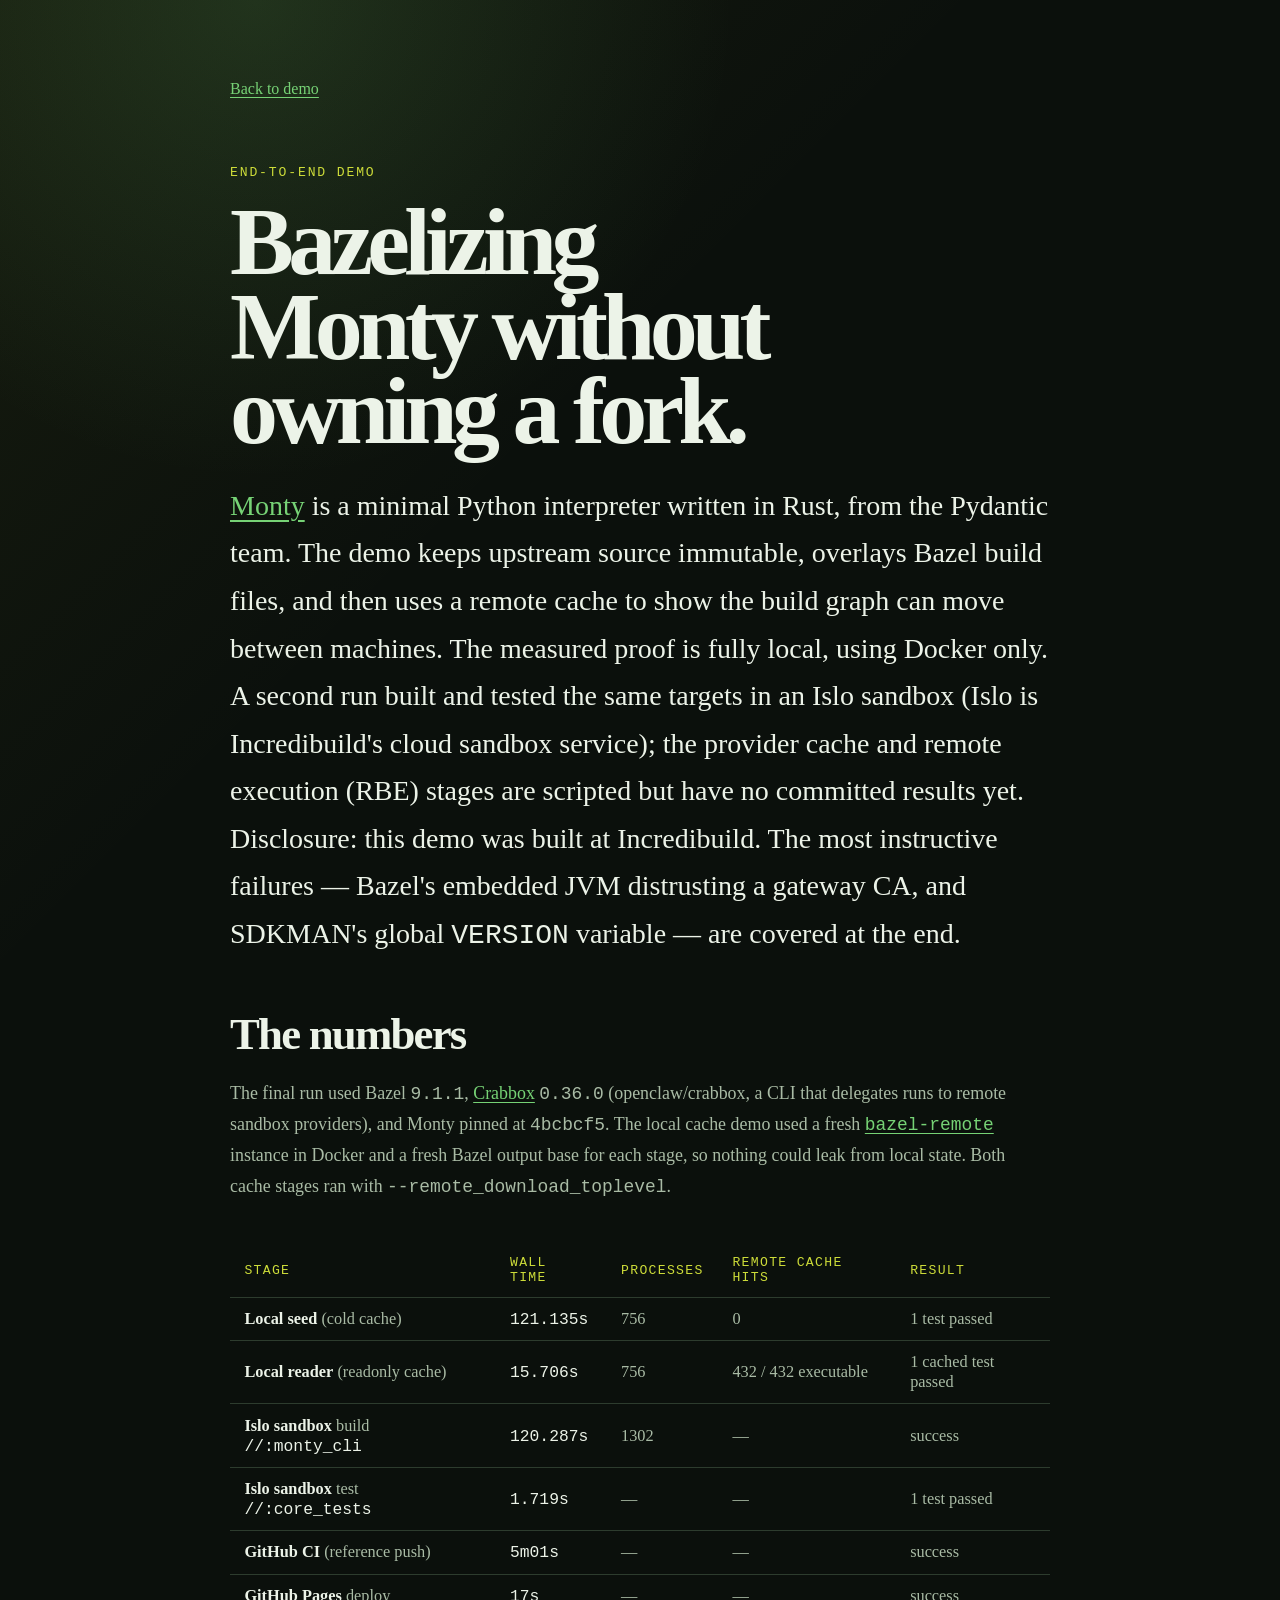
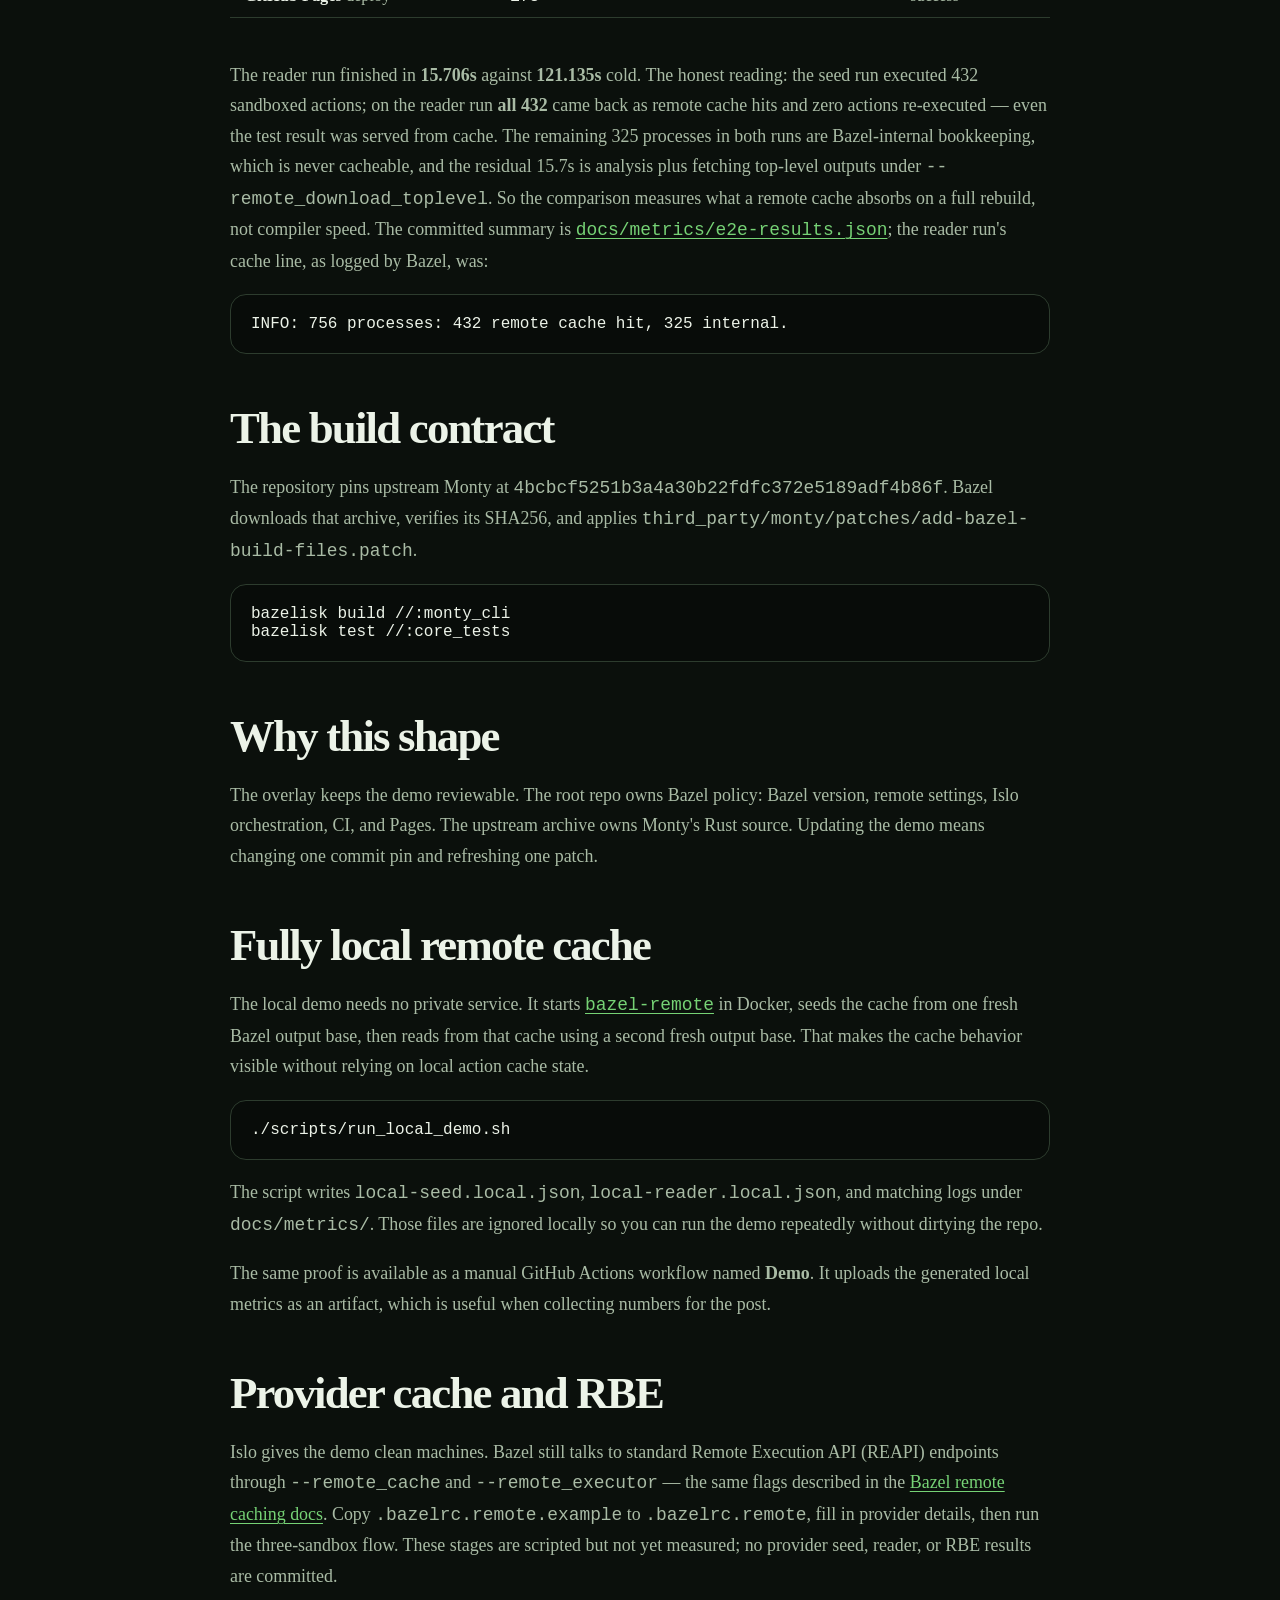
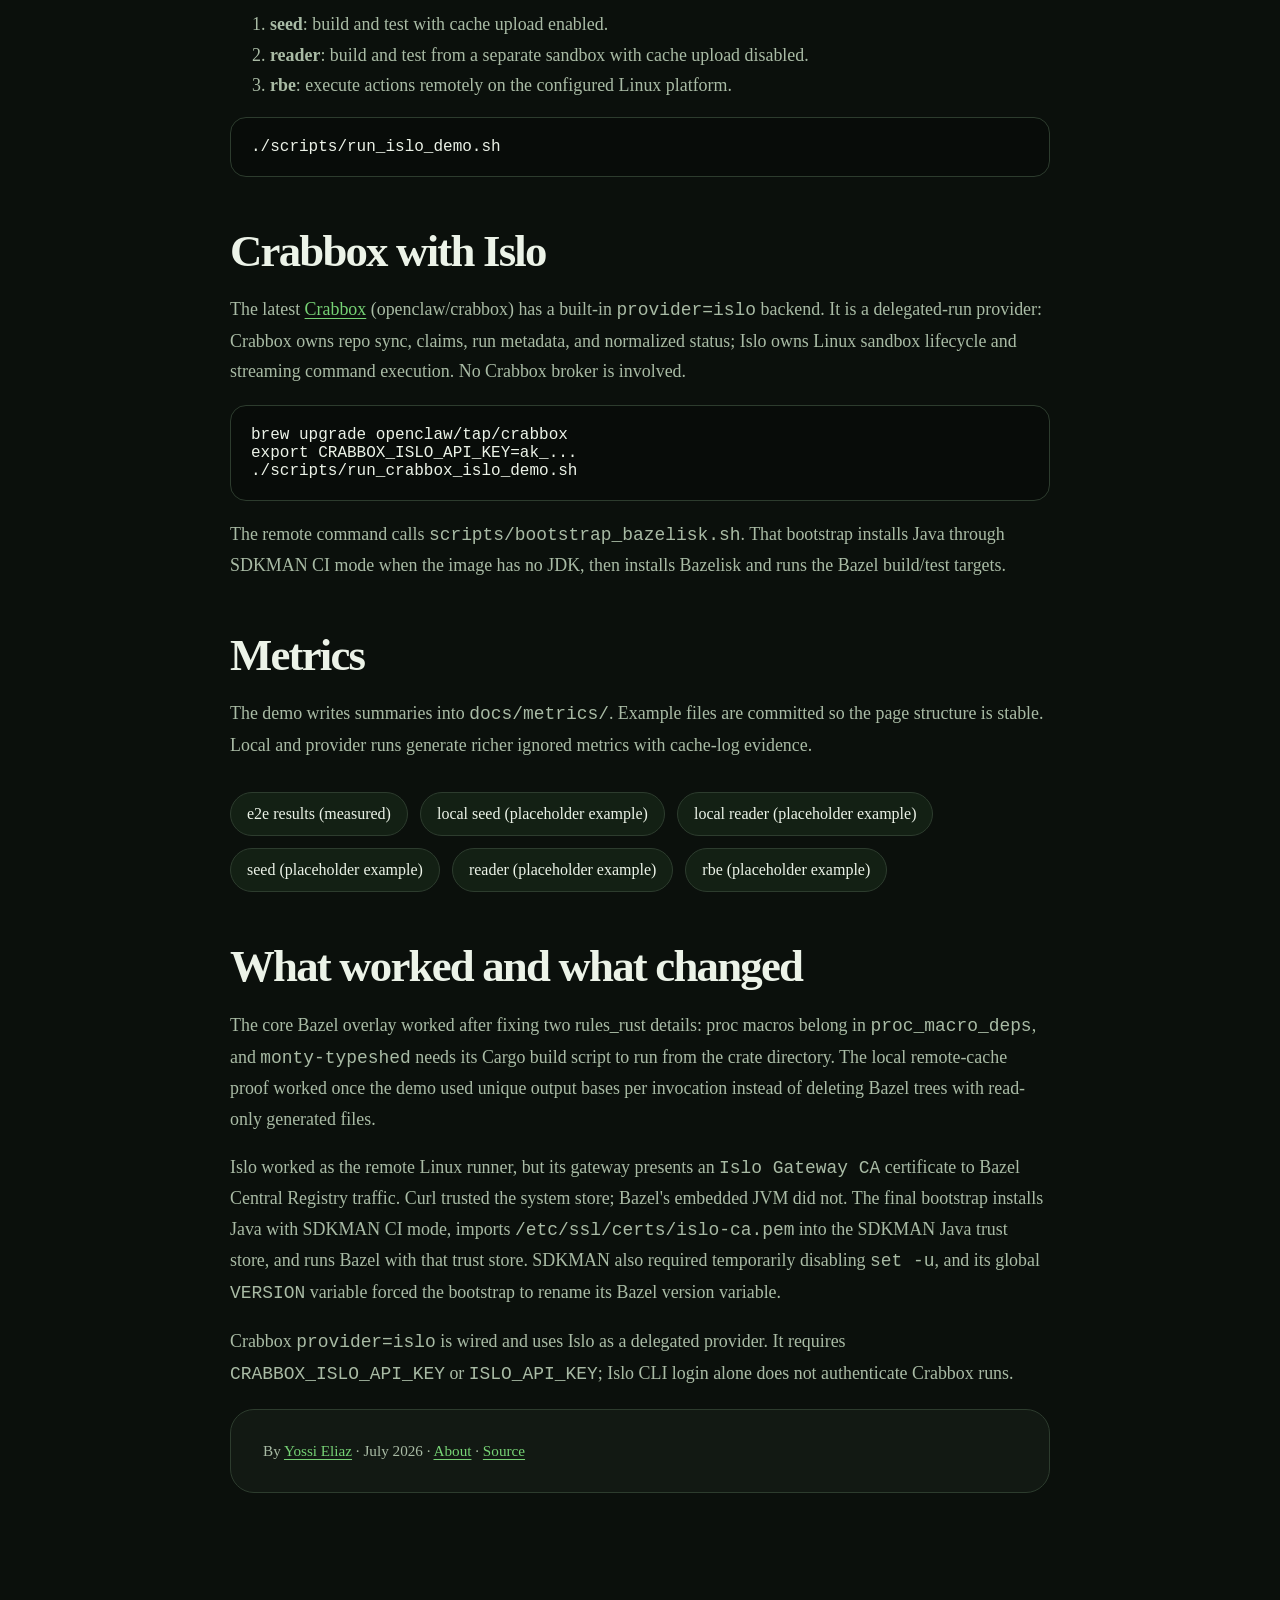
==== commit 814b5886: "Label unmeasured RBE claims and add byline, SEO, and share card fixes - Say provider cache and RBE a" ====
--- a/docs/blog/bazel-monty.html
+++ b/docs/blog/bazel-monty.html
@@ -1,14 +1,45 @@
-<!doctype html>
+<!DOCTYPE html>
 <html lang="en">
   <head>
-    <meta charset="utf-8" />
-    <meta name="viewport" content="width=device-width, initial-scale=1" />
-    <title>Bazel Monty: Remote Builds For A Rust Python Interpreter</title>
+    <meta charset="utf-8">
+    <meta name="viewport" content="width=device-width, initial-scale=1">
+    <title>Bazelizing Monty without owning a fork · Yossi Eliaz</title>
     <meta
       name="description"
-      content="Bazelizing pydantic/monty without owning a fork: measured E2E numbers for local remote cache (121.1s cold, 15.7s fully cached, all 432 executable actions from cache), Islo sandbox builds, and RBE wiring."
-    />
-    <link rel="stylesheet" href="../style.css" />
+      content="Bazelizing pydantic/monty with no fork: a measured remote cache (121.1s cold, 15.7s fully cached, 432/432 actions from cache) plus an Islo sandbox build."
+    >
+    <meta name="author" content="Yossi Eliaz">
+    <link rel="canonical" href="https://zozo123.github.io/bazel-monty/blog/bazel-monty.html">
+    <link rel="icon" href="../favicon.svg" type="image/svg+xml">
+    <meta property="og:type" content="article">
+    <meta property="og:title" content="Bazelizing Monty without owning a fork">
+    <meta property="og:description" content="121.1s cold build, 15.7s fully cached — all 432 executable actions served from the remote cache. Measured, committed as JSON, reproducible with Docker.">
+    <meta property="og:url" content="https://zozo123.github.io/bazel-monty/blog/bazel-monty.html">
+    <meta property="og:image" content="https://zozo123.github.io/bazel-monty/og-image.png">
+    <meta property="og:image:width" content="1200">
+    <meta property="og:image:height" content="630">
+    <meta property="og:image:alt" content="Monty, rebuilt as a Bazel remote build. No fork. 121.1s cold, 15.7s fully cached. Yossi Eliaz.">
+    <meta name="twitter:card" content="summary_large_image">
+    <link rel="stylesheet" href="../style.css">
+    <script type="application/ld+json">
+      {
+        "@context": "https://schema.org",
+        "@type": "TechArticle",
+        "headline": "Bazelizing Monty without owning a fork",
+        "description": "Bazelizing pydantic/monty with no fork: a measured remote cache (121.1s cold, 15.7s fully cached, 432/432 actions from cache) plus an Islo sandbox build.",
+        "url": "https://zozo123.github.io/bazel-monty/blog/bazel-monty.html",
+        "mainEntityOfPage": "https://zozo123.github.io/bazel-monty/blog/bazel-monty.html",
+        "image": "https://zozo123.github.io/bazel-monty/og-image.png",
+        "datePublished": "2026-07-08",
+        "about": "https://github.com/pydantic/monty",
+        "author": {
+          "@type": "Person",
+          "name": "Yossi Eliaz",
+          "url": "https://yossieliaz.netlify.app/",
+          "sameAs": ["https://github.com/zozo123", "https://www.linkedin.com/in/yossi-eliaz/"]
+        }
+      }
+    </script>
   </head>
   <body>
     <main class="article">
@@ -16,24 +47,28 @@
       <p class="kicker">End-to-end demo</p>
       <h1>Bazelizing Monty without owning a fork.</h1>
       <p class="lede">
-        Monty is a minimal Python interpreter written in Rust, from the
-        Pydantic team. The demo keeps upstream source immutable, overlays Bazel
-        build files, and then uses remote cache and remote execution (RBE) to
-        show the build graph can move between machines. The first proof is
-        fully local, using Docker only. The second uses Islo — Incredibuild's
-        cloud sandbox service — with a real provider-backed cache and RBE
-        endpoint. Disclosure: this demo was built at Incredibuild. The most
-        instructive failures — Bazel's embedded JVM distrusting a gateway CA,
+        <a href="https://github.com/pydantic/monty">Monty</a> is a minimal
+        Python interpreter written in Rust, from the Pydantic team. The demo keeps upstream source immutable, overlays Bazel
+        build files, and then uses a remote cache to show the build graph can
+        move between machines. The measured proof is fully local, using Docker
+        only. A second run built and tested the same targets in an Islo
+        sandbox (Islo is Incredibuild's cloud sandbox service); the provider
+        cache and remote execution (RBE) stages are scripted but have no
+        committed results yet. Disclosure: this demo was built at Incredibuild.
+        The most instructive failures — Bazel's embedded JVM distrusting a gateway CA,
         and SDKMAN's global <code>VERSION</code> variable — are covered at the
         end.
       </p>
 
       <h2>The numbers</h2>
       <p>
-        The final run used Bazel <code>9.1.1</code>, Crabbox <code>0.36.0</code>
-        (a CLI that delegates runs to remote sandbox providers), and Monty
-        pinned at <code>4bcbcf5</code>. The local cache demo used a fresh
-        <code>bazel-remote</code> instance in Docker and a fresh Bazel output
+        The final run used Bazel <code>9.1.1</code>,
+        <a href="https://github.com/openclaw/crabbox">Crabbox</a>
+        <code>0.36.0</code> (openclaw/crabbox, a CLI that delegates runs to
+        remote sandbox providers), and Monty pinned at <code>4bcbcf5</code>.
+        The local cache demo used a fresh
+        <a href="https://github.com/buchgr/bazel-remote"><code>bazel-remote</code></a>
+        instance in Docker and a fresh Bazel output
         base for each stage, so nothing could leak from local state. Both cache
         stages ran with <code>--remote_download_toplevel</code>.
       </p>
@@ -131,7 +166,8 @@
       <h2>Fully local remote cache</h2>
       <p>
         The local demo needs no private service. It starts
-        <code>bazel-remote</code> in Docker, seeds the cache from one fresh Bazel
+        <a href="https://github.com/buchgr/bazel-remote"><code>bazel-remote</code></a>
+        in Docker, seeds the cache from one fresh Bazel
         output base, then reads from that cache using a second fresh output base.
         That makes the cache behavior visible without relying on local action
         cache state.
@@ -158,7 +194,9 @@
         <a href="https://bazel.build/remote/caching">Bazel remote caching docs</a>.
         Copy
         <code>.bazelrc.remote.example</code> to <code>.bazelrc.remote</code>,
-        fill in provider details, then run the three-sandbox flow:
+        fill in provider details, then run the three-sandbox flow. These
+        stages are scripted but not yet measured; no provider seed, reader, or
+        RBE results are committed.
       </p>
       <ol>
         <li><strong>seed</strong>: build and test with cache upload enabled.</li>
@@ -169,7 +207,8 @@
 
       <h2>Crabbox with Islo</h2>
       <p>
-        The latest Crabbox has a built-in <code>provider=islo</code> backend.
+        The latest <a href="https://github.com/openclaw/crabbox">Crabbox</a>
+        (openclaw/crabbox) has a built-in <code>provider=islo</code> backend.
         It is a delegated-run provider: Crabbox owns repo sync, claims, run
         metadata, and normalized status; Islo owns Linux sandbox lifecycle and
         streaming command execution. No Crabbox broker is involved.
@@ -190,12 +229,12 @@
         generate richer ignored metrics with cache-log evidence.
       </p>
       <div class="metric-links">
-        <a href="../metrics/e2e-results.json">e2e results</a>
-        <a href="../metrics/local-seed.example.json">local seed</a>
-        <a href="../metrics/local-reader.example.json">local reader</a>
-        <a href="../metrics/seed.example.json">seed</a>
-        <a href="../metrics/reader.example.json">reader</a>
-        <a href="../metrics/rbe.example.json">rbe</a>
+        <a href="../metrics/e2e-results.json">e2e results (measured)</a>
+        <a href="../metrics/local-seed.example.json">local seed (placeholder example)</a>
+        <a href="../metrics/local-reader.example.json">local reader (placeholder example)</a>
+        <a href="../metrics/seed.example.json">seed (placeholder example)</a>
+        <a href="../metrics/reader.example.json">reader (placeholder example)</a>
+        <a href="../metrics/rbe.example.json">rbe (placeholder example)</a>
       </div>
 
       <h2>What worked and what changed</h2>
@@ -223,6 +262,13 @@
         <code>ISLO_API_KEY</code>; Islo CLI login alone does not authenticate
         Crabbox runs.
       </p>
+
+      <footer class="panel fineprint">
+        By <a href="https://zozo123.github.io/">Yossi Eliaz</a> ·
+        <time datetime="2026-07-08">July 2026</time> ·
+        <a href="https://yossieliaz.netlify.app/">About</a> ·
+        <a href="https://github.com/zozo123/bazel-monty">Source</a>
+      </footer>
     </main>
   </body>
 </html>
--- a/docs/style.css
+++ b/docs/style.css
@@ -255,7 +255,13 @@
 }
 
 .bar-fill.cold {
+  width: 100%;
   background: linear-gradient(90deg, #4a5a4a, #74856f);
+}
+
+/* reader / seed wall time: 15.706s / 121.135s */
+.bar-fill.warm {
+  width: 13%;
 }
 
 .fineprint {
